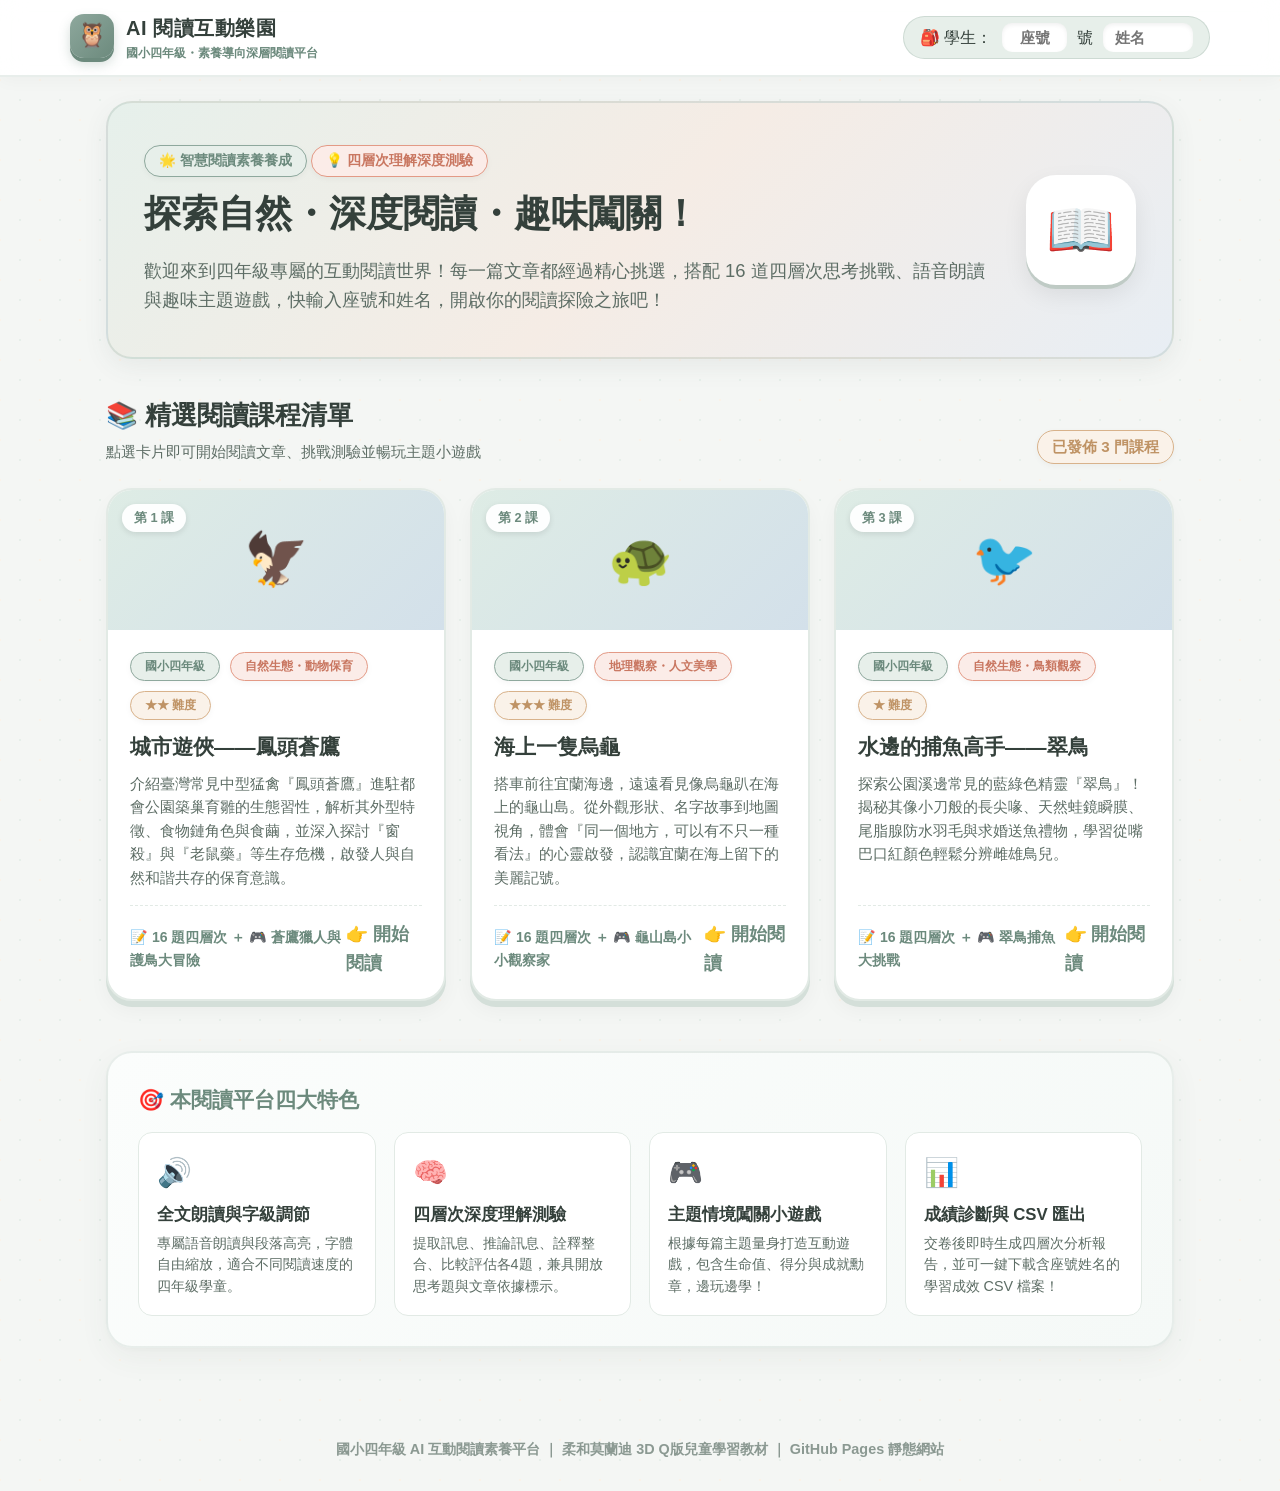
==== index.htm @ 318c94a1 "Add files via upload" ====
<!DOCTYPE html>
<html lang="zh-TW">
<head>
  <meta charset="UTF-8">
  <meta name="viewport" content="width=device-width, initial-scale=1.0">
  <title>國小四年級 AI 互動閱讀素養樂園 - 課程首頁</title>
  <link rel="stylesheet" href="style.css">
</head>
<body>

  <!-- 頂部導覽列 -->
  <header class="top-nav">
    <div class="nav-container">
      <a href="index.htm" class="logo-area">
        <div class="logo-icon-3d">🦉</div>
        <div>
          <div class="logo-title">AI 閱讀互動樂園</div>
          <div class="logo-subtitle">國小四年級・素養導向深層閱讀平台</div>
        </div>
      </a>

      <!-- 學生身分輸入列 -->
      <div class="student-bar">
        <span>🎒 學生：</span>
        <input type="text" class="student-input student-seat-input seat" placeholder="座號" maxlength="4">
        <span>號</span>
        <input type="text" class="student-input student-name-input" placeholder="姓名" maxlength="10">
      </div>
    </div>
  </header>

  <main class="main-wrapper">

    <!-- 歡迎大橫幅 (Hero Banner) -->
    <section class="hero-banner">
      <div class="hero-text">
        <div style="display:inline-block; margin-bottom: 8px;">
          <span class="tag-badge tag-sage">🌟 智慧閱讀素養養成</span>
          <span class="tag-badge tag-coral">💡 四層次理解深度測驗</span>
        </div>
        <h1>探索自然・深度閱讀・趣味闖關！</h1>
        <p>
          歡迎來到四年級專屬的互動閱讀世界！每一篇文章都經過精心挑選，搭配 16 道四層次思考挑戰、語音朗讀與趣味主題遊戲，快輸入座號和姓名，開啟你的閱讀探險之旅吧！
        </p>
      </div>
      <div class="hero-avatar-3d">
        📖
      </div>
    </section>

    <!-- 課程清單區 -->
    <section>
      <div style="display: flex; justify-content: space-between; align-items: flex-end; margin-bottom: 24px;">
        <div>
          <h2 style="font-size: 1.6rem; font-weight: 900; color: var(--text-primary); margin-bottom: 4px;">
            📚 精選閱讀課程清單
          </h2>
          <p style="color: var(--text-secondary); font-size: 0.95rem;">
            點選卡片即可開始閱讀文章、挑戰測驗並暢玩主題小遊戲
          </p>
        </div>
        <span class="tag-badge tag-clay" id="total-lessons-badge" style="font-size: 0.95rem;">
          已發佈 3 門課程
        </span>
      </div>

      <!-- 課程卡片網格 -->
      <div class="course-grid" id="course-cards-container">
        
        <!-- 課程 1：城市遊俠——鳳頭蒼鷹 (index2.html) -->
        <a href="index2.html" class="course-card-3d">
          <div class="course-card-img-placeholder">
            <span class="course-badge-floating">第 1 課・第90期</span>
            🦅
          </div>
          <div class="course-card-body">
            <div>
              <div class="meta-tags-row" style="margin-bottom: 10px;">
                <span class="tag-badge tag-sage" style="font-size:0.75rem;">國小四年級</span>
                <span class="tag-badge tag-coral" style="font-size:0.75rem;">自然生態</span>
                <span class="tag-badge tag-clay" style="font-size:0.75rem;">★★ 難度</span>
              </div>
              <h3 class="course-title">城市遊俠——鳳頭蒼鷹</h3>
              <p class="course-desc">
                認識生活在熱鬧都市的猛禽「鳳頭蒼鷹」！了解牠的外表特徵、捕食習慣與食繭，探討「窗殺」與老鼠藥的生態危機，學習友善對待自然動物。
              </p>
            </div>
            <div class="course-card-footer">
              <span>📝 16 題四層次題庫 ＋ 🎮 蒼鷹冒險小遊戲</span>
              <span style="font-size: 1.1rem;">👉 開始閱讀</span>
            </div>
          </div>
        </a>

        <!-- 課程 2：海上一隻烏龜 (index3.html) -->
        <a href="index3.html" class="course-card-3d">
          <div class="course-card-img-placeholder" style="background: linear-gradient(135deg, #DEECE5 0%, #E8EEF4 100%);">
            <span class="course-badge-floating">第 2 課・第89期</span>
            🐢
          </div>
          <div class="course-card-body">
            <div>
              <div class="meta-tags-row" style="margin-bottom: 10px;">
                <span class="tag-badge tag-sage" style="font-size:0.75rem;">國小四年級</span>
                <span class="tag-badge tag-coral" style="font-size:0.75rem;">地理觀察</span>
                <span class="tag-badge tag-clay" style="font-size:0.75rem;">★★★ 難度</span>
              </div>
              <h3 class="course-title">海上一隻烏龜</h3>
              <p class="course-desc">
                搭車前往宜蘭海邊，看見像烏龜趴在海上的龜山島。體會「同一個地方，可以有不只一種看法」的視角哲思，認識宜蘭在海上的美麗記號。
              </p>
            </div>
            <div class="course-card-footer">
              <span>📝 16 題四層次題庫 ＋ 🎮 龜山島觀察家</span>
              <span style="font-size: 1.1rem;">👉 開始閱讀</span>
            </div>
          </div>
        </a>

        <!-- 課程 3：水邊的捕魚高手——翠鳥 (index4.html) -->
        <a href="index4.html" class="course-card-3d">
          <div class="course-card-img-placeholder" style="background: linear-gradient(135deg, #D4EAE2 0%, #F5ECE5 100%);">
            <span class="course-badge-floating">第 3 課・第82期</span>
            🐦
          </div>
          <div class="course-card-body">
            <div>
              <div class="meta-tags-row" style="margin-bottom: 10px;">
                <span class="tag-badge tag-sage" style="font-size:0.75rem;">國小四年級</span>
                <span class="tag-badge tag-coral" style="font-size:0.75rem;">自然生態</span>
                <span class="tag-badge tag-clay" style="font-size:0.75rem;">★ 難度</span>
              </div>
              <h3 class="course-title">水邊的捕魚高手——翠鳥</h3>
              <p class="course-desc">
                認識生活在溪邊與公園水池的藍綠色精靈！探索翠鳥的抓魚特技、天然防水羽毛、神奇瞬膜蛙鏡，以及擦了口紅般的雌雄鳥分辨秘密！
              </p>
            </div>
            <div class="course-card-footer">
              <span>📝 16 題四層次題庫 ＋ 🎮 翠鳥捕魚大挑戰</span>
              <span style="font-size: 1.1rem;">👉 開始閱讀</span>
            </div>
          </div>
        </a>

      </div>
    </section>

    <!-- 系統功能特色說明 -->
    <section style="margin-top: 50px;">
      <div class="morandi-card" style="background: linear-gradient(135deg, #FBFDFC 0%, #F5F9F7 100%);">
        <h3 style="font-size: 1.3rem; font-weight: 800; color: var(--morandi-sage-dark); margin-bottom: 16px; display:flex; align-items:center; gap:8px;">
          <span>🎯 本閱讀平台四大特色</span>
        </h3>
        <div style="display: grid; grid-template-columns: repeat(auto-fit, minmax(220px, 1fr)); gap: 18px;">
          <div style="background:white; padding:18px; border-radius:14px; border:1px solid #E2EAE5;">
            <div style="font-size: 28px; margin-bottom: 6px;">🔊</div>
            <h4 style="font-size:1.05rem; font-weight:800; margin-bottom:4px;">全文朗讀與字級調節</h4>
            <p style="font-size:0.9rem; color:var(--text-secondary); line-height:1.5;">專屬語音朗讀與段落高亮，字體自由縮放，適合不同閱讀速度的四年級學童。</p>
          </div>
          <div style="background:white; padding:18px; border-radius:14px; border:1px solid #E2EAE5;">
            <div style="font-size: 28px; margin-bottom: 6px;">🧠</div>
            <h4 style="font-size:1.05rem; font-weight:800; margin-bottom:4px;">四層次深度理解測驗</h4>
            <p style="font-size:0.9rem; color:var(--text-secondary); line-height:1.5;">提取訊息、推論訊息、詮釋整合、比較評估各4題，兼具開放思考題與文章依據標示。</p>
          </div>
          <div style="background:white; padding:18px; border-radius:14px; border:1px solid #E2EAE5;">
            <div style="font-size: 28px; margin-bottom: 6px;">🎮</div>
            <h4 style="font-size:1.05rem; font-weight:800; margin-bottom:4px;">主題情境闖關小遊戲</h4>
            <p style="font-size:0.9rem; color:var(--text-secondary); line-height:1.5;">根據每篇主題量身打造互動遊戲，包含生命值、得分與成就勳章，邊玩邊學！</p>
          </div>
          <div style="background:white; padding:18px; border-radius:14px; border:1px solid #E2EAE5;">
            <div style="font-size: 28px; margin-bottom: 6px;">📊</div>
            <h4 style="font-size:1.05rem; font-weight:800; margin-bottom:4px;">成績診斷與 CSV 匯出</h4>
            <p style="font-size:0.9rem; color:var(--text-secondary); line-height:1.5;">交卷後即時生成四層次分析報告，並可一鍵下載含座號姓名的學習成效 CSV 檔案！</p>
          </div>
        </div>
      </div>
    </section>

  </main>

  <footer class="site-footer">
    <p>國小四年級 AI 互動閱讀素養平台 ｜ 柔和莫蘭迪 3D Q版兒童學習教材 ｜ GitHub Pages 靜態網站</p>
  </footer>

  <script src="script.js"></script>
  <script>
    // 嘗試動態同步 manifest.json（若是在伺服器環境或支援 fetch）
    fetch("manifest.json")
      .then(res => res.json())
      .then(data => {
        if (Array.isArray(data) && data.length > 0) {
          const badge = document.getElementById("total-lessons-badge");
          if (badge) badge.innerText = `已發佈 ${data.length} 門課程`;
          
          const container = document.getElementById("course-cards-container");
          if (container) {
            container.innerHTML = data.map((item, idx) => `
              <a href="${item.page}" class="course-card-3d">
                <div class="course-card-img-placeholder">
                  <span class="course-badge-floating">第 ${item.id} 課</span>
                  ${item.icon || "📖"}
                </div>
                <div class="course-card-body">
                  <div>
                    <div class="meta-tags-row" style="margin-bottom: 10px;">
                      <span class="tag-badge tag-sage" style="font-size:0.75rem;">${item.grade || "國小四年級"}</span>
                      <span class="tag-badge tag-coral" style="font-size:0.75rem;">${item.category || "主題閱讀"}</span>
                      <span class="tag-badge tag-clay" style="font-size:0.75rem;">${item.level || "★★ 難度"}</span>
                    </div>
                    <h3 class="course-title">${item.title}</h3>
                    <p class="course-desc">${item.summary || item.subtitle || ""}</p>
                  </div>
                  <div class="course-card-footer">
                    <span>📝 ${item.questionCount || 16} 題四層次 ＋ 🎮 ${item.gameTitle || "主題遊戲"}</span>
                    <span style="font-size: 1.1rem;">👉 開始閱讀</span>
                  </div>
                </div>
              </a>
            `).join("");
          }
        }
      })
      .catch(err => {
        // 本地 file:// 協定時使用內嵌預設卡片
        console.log("Local mode or fetch unavailable, using built-in course cards.");
      });
  </script>
</body>
</html>
---- style.css ----
/* ========================================================
   莫蘭迪 3D Q 版兒童互動閱讀學習系統 - 共用樣式表 style.css
   適合國小四年級：圓潤親和、柔和莫蘭迪色、微浮雕光影、大字體易讀
   ======================================================== */

:root {
  /* 莫蘭迪柔和色系 Morandi Palette */
  --morandi-bg: #F4F6F4;
  --morandi-card: #FFFFFF;
  --morandi-sage: #8EA89D;        /* 鼠尾草綠 - 沉穩大自然 */
  --morandi-sage-dark: #6C8A7D;
  --morandi-sage-light: #E7EFEA;
  --morandi-coral: #E39A86;       /* 珊瑚粉橘 - 溫暖活潑 */
  --morandi-coral-dark: #C97761;
  --morandi-coral-light: #FBECE8;
  --morandi-clay: #D8B28B;        /* 暖陶黃 - 陽光收穫 */
  --morandi-clay-dark: #BF9365;
  --morandi-clay-light: #FAF2E9;
  --morandi-dusty-blue: #8BA1B6;  /* 晨霧藍 - 知識冷靜 */
  --morandi-dusty-blue-dark: #647E97;
  --morandi-dusty-blue-light: #EBF1F6;
  --morandi-lavender: #A59DB6;    /* 薰衣草灰 - 趣味思考 */
  --morandi-lavender-light: #F2EEF8;
  
  --text-primary: #34403B;
  --text-secondary: #5D6D65;
  --text-muted: #8B9992;
  
  --morandi-success: #78A07A;
  --morandi-danger: #D67272;
  --morandi-warning: #E5A855;
  
  /* 3D Q版按鈕與卡片投影效果 */
  --shadow-sm: 0 4px 10px rgba(78, 93, 85, 0.06);
  --shadow-md: 0 8px 24px rgba(78, 93, 85, 0.08);
  --shadow-3d-button: 0 6px 0 rgba(0, 0, 0, 0.15), 0 10px 20px rgba(0, 0, 0, 0.08);
  --shadow-3d-button-active: 0 2px 0 rgba(0, 0, 0, 0.15), 0 4px 10px rgba(0, 0, 0, 0.08);
  
  --radius-sm: 12px;
  --radius-md: 18px;
  --radius-lg: 26px;
  --radius-full: 9999px;
  
  --font-content-size: 19px;
  --font-line-height: 1.85;
}

/* 全域重設 */
* {
  box-sizing: border-box;
  margin: 0;
  padding: 0;
  -webkit-tap-highlight-color: transparent;
}

body {
  font-family: -apple-system, BlinkMacSystemFont, "Microsoft JhengHei", "Noto Sans TC", "PingFang TC", sans-serif;
  background-color: var(--morandi-bg);
  color: var(--text-primary);
  line-height: 1.6;
  font-size: 16px;
  background-image: 
    radial-gradient(var(--morandi-sage-light) 1px, transparent 1px),
    radial-gradient(var(--morandi-clay-light) 1px, var(--morandi-bg) 1px);
  background-size: 40px 40px;
  background-position: 0 0, 20px 20px;
  min-height: 100vh;
}

/* 頂部導覽列 */
.top-nav {
  position: sticky;
  top: 0;
  z-index: 100;
  background: rgba(255, 255, 255, 0.92);
  backdrop-filter: blur(12px);
  -webkit-backdrop-filter: blur(12px);
  border-bottom: 2px solid rgba(142, 168, 157, 0.2);
  box-shadow: 0 4px 16px rgba(0,0,0,0.03);
}

.nav-container {
  max-width: 1180px;
  margin: 0 auto;
  padding: 12px 20px;
  display: flex;
  align-items: center;
  justify-content: space-between;
  gap: 16px;
}

.logo-area {
  display: flex;
  align-items: center;
  gap: 12px;
  text-decoration: none;
  color: inherit;
}

.logo-icon-3d {
  width: 44px;
  height: 44px;
  background: linear-gradient(135deg, var(--morandi-sage), var(--morandi-sage-dark));
  border-radius: 14px;
  display: flex;
  align-items: center;
  justify-content: center;
  font-size: 24px;
  box-shadow: 0 4px 0 var(--morandi-sage-dark), 0 6px 12px rgba(108, 138, 125, 0.3);
  transform: translateY(-2px);
  transition: transform 0.2s ease;
}

.logo-icon-3d:hover {
  transform: translateY(-4px);
}

.logo-title {
  font-size: 1.25rem;
  font-weight: 800;
  color: var(--text-primary);
  letter-spacing: 0.5px;
}

.logo-subtitle {
  font-size: 0.75rem;
  color: var(--morandi-sage-dark);
  font-weight: 600;
}

.student-bar {
  display: flex;
  align-items: center;
  gap: 10px;
  background: var(--morandi-sage-light);
  padding: 6px 16px;
  border-radius: var(--radius-full);
  border: 1px solid rgba(142, 168, 157, 0.3);
}

.student-input {
  border: none;
  background: white;
  padding: 6px 12px;
  border-radius: 10px;
  font-size: 0.95rem;
  font-weight: 600;
  color: var(--text-primary);
  outline: none;
  width: 90px;
  box-shadow: inset 0 2px 4px rgba(0,0,0,0.06);
  transition: all 0.2s;
}

.student-input:focus {
  box-shadow: 0 0 0 2px var(--morandi-sage);
}

.student-input.seat {
  width: 65px;
  text-align: center;
}

/* 核心容器 */
.main-wrapper {
  max-width: 1100px;
  margin: 24px auto 60px;
  padding: 0 16px;
}

/* 3D 卡片公版通用樣式 */
.morandi-card {
  background: var(--morandi-card);
  border-radius: var(--radius-lg);
  padding: 30px;
  margin-bottom: 28px;
  border: 2px solid rgba(142, 168, 157, 0.18);
  box-shadow: 0 10px 30px rgba(60, 80, 70, 0.06), 0 2px 4px rgba(0,0,0,0.02);
  position: relative;
  overflow: hidden;
}

/* 頂部文章資訊看板 */
.article-header-banner {
  background: linear-gradient(135deg, #FAF7F2 0%, #EBF3EF 100%);
  border: 2px solid #D6E4DC;
  border-radius: var(--radius-lg);
  padding: 32px 36px;
  margin-bottom: 24px;
  box-shadow: 0 8px 24px rgba(110, 135, 122, 0.1);
  display: flex;
  flex-direction: column;
  gap: 14px;
  position: relative;
}

.article-header-banner::after {
  content: "🦅";
  position: absolute;
  right: 28px;
  top: 24px;
  font-size: 64px;
  opacity: 0.25;
  filter: drop-shadow(0 4px 6px rgba(0,0,0,0.1));
}

.meta-tags-row {
  display: flex;
  flex-wrap: wrap;
  align-items: center;
  gap: 10px;
}

.tag-badge {
  display: inline-flex;
  align-items: center;
  gap: 5px;
  padding: 4px 14px;
  border-radius: var(--radius-full);
  font-size: 0.85rem;
  font-weight: 700;
  box-shadow: 0 2px 6px rgba(0,0,0,0.04);
}

.tag-sage { background: var(--morandi-sage-light); color: var(--morandi-sage-dark); border: 1px solid var(--morandi-sage); }
.tag-coral { background: var(--morandi-coral-light); color: var(--morandi-coral-dark); border: 1px solid var(--morandi-coral); }
.tag-clay { background: var(--morandi-clay-light); color: var(--morandi-clay-dark); border: 1px solid var(--morandi-clay); }
.tag-blue { background: var(--morandi-dusty-blue-light); color: var(--morandi-dusty-blue-dark); border: 1px solid var(--morandi-dusty-blue); }

.article-main-title {
  font-size: 2.1rem;
  font-weight: 900;
  color: var(--text-primary);
  line-height: 1.35;
  letter-spacing: -0.5px;
}

.article-sub-info {
  display: flex;
  align-items: center;
  gap: 20px;
  color: var(--text-secondary);
  font-size: 0.95rem;
  font-weight: 600;
}

/* 模組標籤頁切換列 (分頁導航) */
.section-nav-tabs {
  display: flex;
  gap: 12px;
  margin-bottom: 24px;
  overflow-x: auto;
  padding-bottom: 6px;
}

.tab-btn {
  flex: 1;
  min-width: 140px;
  display: flex;
  align-items: center;
  justify-content: center;
  gap: 8px;
  padding: 14px 18px;
  background: white;
  border: 2px solid rgba(142, 168, 157, 0.25);
  border-radius: var(--radius-md);
  font-size: 1.05rem;
  font-weight: 800;
  color: var(--text-secondary);
  cursor: pointer;
  box-shadow: 0 4px 0 rgba(142, 168, 157, 0.3), 0 6px 12px rgba(0,0,0,0.04);
  transition: all 0.15s ease;
  user-select: none;
}

.tab-btn:hover {
  background: #F8FAF9;
  transform: translateY(-2px);
  box-shadow: 0 6px 0 rgba(142, 168, 157, 0.35), 0 8px 16px rgba(0,0,0,0.06);
}

.tab-btn.active {
  background: var(--morandi-sage);
  color: white;
  border-color: var(--morandi-sage-dark);
  box-shadow: 0 4px 0 var(--morandi-sage-dark), 0 6px 14px rgba(108, 138, 125, 0.35);
  transform: translateY(-2px);
}

.tab-btn:active {
  transform: translateY(2px);
  box-shadow: 0 2px 0 rgba(0,0,0,0.15);
}

/* 工具列：字體大小、語音朗讀、重點標記 */
.reading-toolbar {
  display: flex;
  flex-wrap: wrap;
  align-items: center;
  justify-content: space-between;
  gap: 12px;
  background: #F9FBFA;
  padding: 12px 20px;
  border-radius: var(--radius-md);
  margin-bottom: 24px;
  border: 1px dashed #D0DED7;
}

.tool-group {
  display: flex;
  align-items: center;
  gap: 8px;
}

.btn-tool {
  display: inline-flex;
  align-items: center;
  gap: 6px;
  background: white;
  border: 1.5px solid #CCD8D2;
  border-radius: var(--radius-full);
  padding: 7px 16px;
  font-size: 0.9rem;
  font-weight: 700;
  color: var(--text-primary);
  cursor: pointer;
  box-shadow: 0 2px 4px rgba(0,0,0,0.04);
  transition: all 0.2s;
}

.btn-tool:hover {
  border-color: var(--morandi-sage);
  background: var(--morandi-sage-light);
  color: var(--morandi-sage-dark);
}

.btn-tool.active {
  background: var(--morandi-sage);
  color: white;
  border-color: var(--morandi-sage-dark);
}

/* 文章內容呈現區 */
.article-body {
  font-size: var(--font-content-size);
  line-height: var(--font-line-height);
  color: var(--text-primary);
}

.reading-paragraph {
  margin-bottom: 22px;
  text-indent: 2.2em;
  padding: 10px 14px;
  border-radius: var(--radius-sm);
  transition: background-color 0.3s;
  letter-spacing: 0.3px;
}

.reading-paragraph.speaking {
  background-color: #FFF8E7;
  border-left: 4px solid var(--morandi-clay);
}

.article-section-title {
  font-size: 1.35rem;
  font-weight: 800;
  color: var(--morandi-sage-dark);
  margin: 32px 0 16px;
  display: flex;
  align-items: center;
  gap: 10px;
}

.article-section-title::before {
  content: "";
  display: inline-block;
  width: 8px;
  height: 24px;
  background: var(--morandi-coral);
  border-radius: 4px;
}

/* 重點生詞或知識氣泡 */
.vocab-bubble {
  background: var(--morandi-clay-light);
  border-bottom: 2px dashed var(--morandi-clay-dark);
  padding: 2px 6px;
  border-radius: 6px;
  cursor: help;
  font-weight: 700;
  color: #7A5734;
}

/* 照片插圖卡片 */
.photo-card {
  margin: 24px auto;
  max-width: 680px;
  background: #FAFAFA;
  border-radius: var(--radius-md);
  border: 1px solid #E6ECE8;
  overflow: hidden;
  box-shadow: var(--shadow-sm);
  text-align: center;
}

.photo-caption {
  padding: 10px 16px;
  font-size: 0.95rem;
  font-weight: 600;
  color: var(--text-secondary);
  background: #F4F7F5;
  border-top: 1px solid #E6ECE8;
}

/* ========================================================
   深層閱讀四層次測驗區
   ======================================================== */
.quiz-header-bar {
  display: flex;
  justify-content: space-between;
  align-items: center;
  flex-wrap: wrap;
  gap: 16px;
  padding-bottom: 20px;
  margin-bottom: 24px;
  border-bottom: 2px solid #E5EFEA;
}

.quiz-score-badge {
  background: linear-gradient(135deg, var(--morandi-coral), var(--morandi-coral-dark));
  color: white;
  padding: 8px 22px;
  border-radius: var(--radius-full);
  font-size: 1.15rem;
  font-weight: 800;
  box-shadow: 0 4px 10px rgba(201, 119, 97, 0.3);
}

.level-filter-bar {
  display: flex;
  gap: 8px;
  flex-wrap: wrap;
}

.level-filter-pill {
  padding: 6px 14px;
  border-radius: var(--radius-full);
  font-size: 0.85rem;
  font-weight: 700;
  background: #F0F4F2;
  color: var(--text-secondary);
  border: 1px solid #D6E0DA;
  cursor: pointer;
  transition: all 0.2s;
}

.level-filter-pill.active {
  background: var(--morandi-dusty-blue);
  color: white;
  border-color: var(--morandi-dusty-blue-dark);
}

/* 單題測驗卡片 */
.question-item-card {
  background: white;
  border: 2px solid #E4EDE8;
  border-radius: var(--radius-md);
  padding: 24px;
  margin-bottom: 24px;
  box-shadow: var(--shadow-sm);
  transition: border-color 0.2s;
}

.question-item-card:hover {
  border-color: #B9D2C6;
}

.question-meta-row {
  display: flex;
  justify-content: space-between;
  align-items: center;
  margin-bottom: 12px;
}

.q-number-pill {
  background: var(--morandi-sage-dark);
  color: white;
  font-size: 0.85rem;
  font-weight: 800;
  padding: 3px 12px;
  border-radius: var(--radius-full);
}

.q-level-tag {
  font-size: 0.8rem;
  font-weight: 700;
  padding: 3px 10px;
  border-radius: var(--radius-full);
}

.q-level-1 { background: #E7F0FF; color: #2B579A; border: 1px solid #B4D0F8; } /* 提取訊息 */
.q-level-2 { background: #E8F5E9; color: #2E7D32; border: 1px solid #C8E6C9; } /* 推論訊息 */
.q-level-3 { background: #FFF3E0; color: #E65100; border: 1px solid #FFE0B2; } /* 詮釋整合 */
.q-level-4 { background: #F3E5F5; color: #7B1FA2; border: 1px solid #E1BEE7; } /* 比較評估 */

.question-text {
  font-size: 1.15rem;
  font-weight: 700;
  color: var(--text-primary);
  margin-bottom: 18px;
  line-height: 1.6;
}

.options-grid {
  display: grid;
  grid-template-columns: 1fr;
  gap: 10px;
}

.option-btn {
  display: flex;
  align-items: center;
  gap: 14px;
  width: 100%;
  text-align: left;
  background: #FBFDFB;
  border: 2px solid #E3ECE7;
  border-radius: var(--radius-sm);
  padding: 12px 18px;
  font-size: 1.05rem;
  font-weight: 600;
  color: var(--text-primary);
  cursor: pointer;
  transition: all 0.15s ease;
  user-select: none;
}

.option-btn:hover:not(.disabled) {
  background: #F1F7F4;
  border-color: var(--morandi-sage);
  transform: translateX(4px);
}

.option-letter {
  display: flex;
  align-items: center;
  justify-content: center;
  width: 32px;
  height: 32px;
  border-radius: 50%;
  background: #E8EFEA;
  color: var(--text-secondary);
  font-weight: 800;
  font-size: 0.95rem;
  flex-shrink: 0;
}

.option-btn.selected {
  background: #E8F2ED;
  border-color: var(--morandi-sage-dark);
}

.option-btn.selected .option-letter {
  background: var(--morandi-sage-dark);
  color: white;
}

/* 作答後解析展示 */
.answer-explanation-box {
  margin-top: 16px;
  padding: 16px;
  border-radius: var(--radius-sm);
  background: #F9FBFA;
  border-left: 5px solid var(--morandi-sage);
  display: none;
}

.answer-explanation-box.correct {
  border-left-color: var(--morandi-success);
  background: #F4F9F4;
}

.answer-explanation-box.wrong {
  border-left-color: var(--morandi-danger);
  background: #FDF4F4;
}

.exp-status-title {
  font-weight: 800;
  font-size: 1rem;
  margin-bottom: 6px;
  display: flex;
  align-items: center;
  gap: 6px;
}

.exp-text {
  font-size: 0.95rem;
  color: var(--text-secondary);
  margin-bottom: 8px;
  line-height: 1.55;
}

.exp-source {
  font-size: 0.88rem;
  color: #6C8276;
  background: rgba(142, 168, 157, 0.15);
  padding: 6px 12px;
  border-radius: 8px;
  border-left: 3px solid var(--morandi-sage-dark);
}

/* 開放式思考題區 */
.open-question-box {
  background: linear-gradient(135deg, #FBF8F5 0%, #F5F1EB 100%);
  border: 2px solid #E8DFD4;
  border-radius: var(--radius-md);
  padding: 24px;
  margin-top: 32px;
}

.open-q-title {
  font-size: 1.25rem;
  font-weight: 800;
  color: #795738;
  margin-bottom: 10px;
  display: flex;
  align-items: center;
  gap: 8px;
}

.open-q-desc {
  font-size: 1.05rem;
  color: var(--text-secondary);
  line-height: 1.6;
  margin-bottom: 16px;
}

.open-q-textarea {
  width: 100%;
  min-height: 120px;
  padding: 14px;
  border-radius: var(--radius-sm);
  border: 2px solid #D9CEBF;
  font-size: 1.05rem;
  line-height: 1.6;
  font-family: inherit;
  outline: none;
  background: white;
  resize: vertical;
}

.open-q-textarea:focus {
  border-color: var(--morandi-clay-dark);
  box-shadow: 0 0 0 3px rgba(191, 147, 101, 0.2);
}

/* 成績統計與 CSV 匯出區 */
.quiz-summary-modal {
  background: #FFFFFF;
  border: 2px solid #D6E4DC;
  border-radius: var(--radius-lg);
  padding: 30px;
  margin-top: 30px;
  box-shadow: var(--shadow-md);
  text-align: center;
}

.score-circular {
  font-size: 3.5rem;
  font-weight: 900;
  color: var(--morandi-sage-dark);
  margin: 10px 0;
}

.level-stats-grid {
  display: grid;
  grid-template-columns: repeat(auto-fit, minmax(180px, 1fr));
  gap: 14px;
  margin: 24px 0;
  text-align: left;
}

.level-stat-card {
  background: #F7FAF8;
  padding: 14px;
  border-radius: var(--radius-sm);
  border: 1px solid #E0EBE4;
}

.level-stat-name {
  font-size: 0.88rem;
  font-weight: 700;
  color: var(--text-secondary);
  margin-bottom: 6px;
}

.level-stat-bar-outer {
  height: 10px;
  background: #E0E7E3;
  border-radius: 5px;
  overflow: hidden;
  margin-bottom: 6px;
}

.level-stat-bar-inner {
  height: 100%;
  background: var(--morandi-sage);
  border-radius: 5px;
  transition: width 0.6s ease;
}

.action-buttons-row {
  display: flex;
  justify-content: center;
  flex-wrap: wrap;
  gap: 16px;
  margin-top: 24px;
}

/* 3D 質感大按鈕 (兒童遊戲風) */
.btn-3d {
  display: inline-flex;
  align-items: center;
  justify-content: center;
  gap: 10px;
  padding: 14px 28px;
  border: none;
  border-radius: var(--radius-full);
  font-size: 1.1rem;
  font-weight: 800;
  cursor: pointer;
  user-select: none;
  transition: all 0.15s ease;
}

.btn-3d-sage {
  background: var(--morandi-sage);
  color: white;
  box-shadow: 0 5px 0 var(--morandi-sage-dark), 0 8px 16px rgba(108, 138, 125, 0.3);
}

.btn-3d-sage:hover {
  transform: translateY(-2px);
  box-shadow: 0 7px 0 var(--morandi-sage-dark), 0 10px 20px rgba(108, 138, 125, 0.35);
}

.btn-3d-sage:active {
  transform: translateY(3px);
  box-shadow: 0 2px 0 var(--morandi-sage-dark), 0 4px 8px rgba(108, 138, 125, 0.2);
}

.btn-3d-coral {
  background: var(--morandi-coral);
  color: white;
  box-shadow: 0 5px 0 var(--morandi-coral-dark), 0 8px 16px rgba(201, 119, 97, 0.3);
}

.btn-3d-coral:hover {
  transform: translateY(-2px);
  box-shadow: 0 7px 0 var(--morandi-coral-dark), 0 10px 20px rgba(201, 119, 97, 0.35);
}

.btn-3d-coral:active {
  transform: translateY(3px);
  box-shadow: 0 2px 0 var(--morandi-coral-dark);
}

.btn-3d-blue {
  background: var(--morandi-dusty-blue);
  color: white;
  box-shadow: 0 5px 0 var(--morandi-dusty-blue-dark), 0 8px 16px rgba(100, 126, 151, 0.3);
}

.btn-3d-blue:hover {
  transform: translateY(-2px);
  box-shadow: 0 7px 0 var(--morandi-dusty-blue-dark);
}

.btn-3d-blue:active {
  transform: translateY(3px);
  box-shadow: 0 2px 0 var(--morandi-dusty-blue-dark);
}

/* ========================================================
   互動小遊戲區 (針對四年級主題小遊戲)
   ======================================================== */
.game-container {
  background: #FFFFFF;
  border-radius: var(--radius-lg);
  border: 3px solid #E0ECE5;
  padding: 24px;
  box-shadow: var(--shadow-md);
  text-align: center;
}

.game-hud {
  display: flex;
  justify-content: space-between;
  align-items: center;
  background: #F4F8F6;
  padding: 12px 24px;
  border-radius: var(--radius-full);
  margin-bottom: 24px;
  font-weight: 800;
  font-size: 1.1rem;
}

.game-stage-screen {
  min-height: 420px;
  background: linear-gradient(180deg, #E8F4F8 0%, #E3EFE8 70%, #CEE1D6 100%);
  border-radius: var(--radius-md);
  border: 2px dashed #A8C4B6;
  position: relative;
  overflow: hidden;
  display: flex;
  flex-direction: column;
  justify-content: center;
  align-items: center;
  padding: 20px;
}

.game-intro-card {
  background: rgba(255, 255, 255, 0.95);
  border-radius: var(--radius-md);
  padding: 30px;
  max-width: 520px;
  box-shadow: 0 10px 30px rgba(0,0,0,0.1);
}

.game-cards-container {
  display: grid;
  grid-template-columns: repeat(auto-fit, minmax(130px, 1fr));
  gap: 16px;
  width: 100%;
  max-width: 720px;
  margin: 20px auto;
}

.game-choice-card {
  background: white;
  border: 3px solid #CFDFD6;
  border-radius: var(--radius-md);
  padding: 18px 12px;
  cursor: pointer;
  transition: all 0.2s cubic-bezier(0.175, 0.885, 0.32, 1.275);
  box-shadow: 0 4px 0 #BDCEC5;
  user-select: none;
}

.game-choice-card:hover {
  transform: translateY(-4px) scale(1.03);
  border-color: var(--morandi-coral);
  box-shadow: 0 8px 0 var(--morandi-coral-dark);
}

.game-choice-card:active {
  transform: translateY(2px);
  box-shadow: 0 1px 0 #BDCEC5;
}

.game-card-icon {
  font-size: 44px;
  margin-bottom: 8px;
}

.game-card-title {
  font-size: 1rem;
  font-weight: 800;
  color: var(--text-primary);
}

/* ========================================================
   首頁專用樣式 (index.htm)
   ======================================================== */
.hero-banner {
  background: linear-gradient(135deg, #E6F0EB 0%, #F5ECE5 50%, #E8EEF4 100%);
  border-radius: var(--radius-lg);
  padding: 42px 36px;
  margin-bottom: 36px;
  border: 2px solid rgba(142, 168, 157, 0.25);
  box-shadow: var(--shadow-md);
  display: flex;
  align-items: center;
  justify-content: space-between;
  gap: 24px;
}

.hero-text h1 {
  font-size: 2.3rem;
  font-weight: 900;
  color: var(--text-primary);
  margin-bottom: 12px;
}

.hero-text p {
  font-size: 1.15rem;
  color: var(--text-secondary);
  line-height: 1.6;
}

.hero-avatar-3d {
  width: 110px;
  height: 110px;
  background: white;
  border-radius: 30px;
  display: flex;
  align-items: center;
  justify-content: center;
  font-size: 56px;
  box-shadow: 0 10px 25px rgba(0,0,0,0.08), 0 4px 0 #CAD6D0;
  flex-shrink: 0;
}

.course-grid {
  display: grid;
  grid-template-columns: repeat(auto-fill, minmax(320px, 1fr));
  gap: 24px;
}

.course-card-3d {
  background: white;
  border-radius: var(--radius-lg);
  border: 2px solid #E2EAE5;
  box-shadow: 0 6px 0 #D4DFD9, 0 10px 20px rgba(0,0,0,0.04);
  transition: all 0.25s ease;
  display: flex;
  flex-direction: column;
  overflow: hidden;
  text-decoration: none;
  color: inherit;
}

.course-card-3d:hover {
  transform: translateY(-6px);
  border-color: var(--morandi-sage);
  box-shadow: 0 12px 0 var(--morandi-sage-dark), 0 16px 28px rgba(108, 138, 125, 0.15);
}

.course-card-img-placeholder {
  height: 140px;
  background: linear-gradient(135deg, #DEECE5 0%, #D3E0EA 100%);
  display: flex;
  align-items: center;
  justify-content: center;
  font-size: 52px;
  position: relative;
}

.course-badge-floating {
  position: absolute;
  top: 14px;
  left: 14px;
  background: rgba(255, 255, 255, 0.95);
  padding: 4px 12px;
  border-radius: var(--radius-full);
  font-size: 0.8rem;
  font-weight: 800;
  color: var(--morandi-sage-dark);
  box-shadow: 0 2px 6px rgba(0,0,0,0.1);
}

.course-card-body {
  padding: 22px;
  flex: 1;
  display: flex;
  flex-direction: column;
  justify-content: space-between;
}

.course-title {
  font-size: 1.3rem;
  font-weight: 800;
  color: var(--text-primary);
  margin-bottom: 8px;
}

.course-desc {
  font-size: 0.95rem;
  color: var(--text-secondary);
  line-height: 1.55;
  margin-bottom: 16px;
}

.course-card-footer {
  display: flex;
  align-items: center;
  justify-content: space-between;
  padding-top: 14px;
  border-top: 1px dashed #E2EAE5;
  font-size: 0.88rem;
  font-weight: 700;
  color: var(--morandi-sage-dark);
}

/* 頁尾 */
.site-footer {
  text-align: center;
  padding: 30px 16px;
  color: var(--text-muted);
  font-size: 0.9rem;
  font-weight: 600;
}

/* RWD 響應式優化 */
@media (max-width: 768px) {
  .nav-container {
    flex-direction: column;
    align-items: stretch;
  }
  .student-bar {
    justify-content: center;
  }
  .article-header-banner {
    padding: 22px;
  }
  .article-main-title {
    font-size: 1.6rem;
  }
  .hero-banner {
    flex-direction: column;
    text-align: center;
    padding: 28px 20px;
  }
  .hero-avatar-3d {
    margin: 0 auto;
  }
}
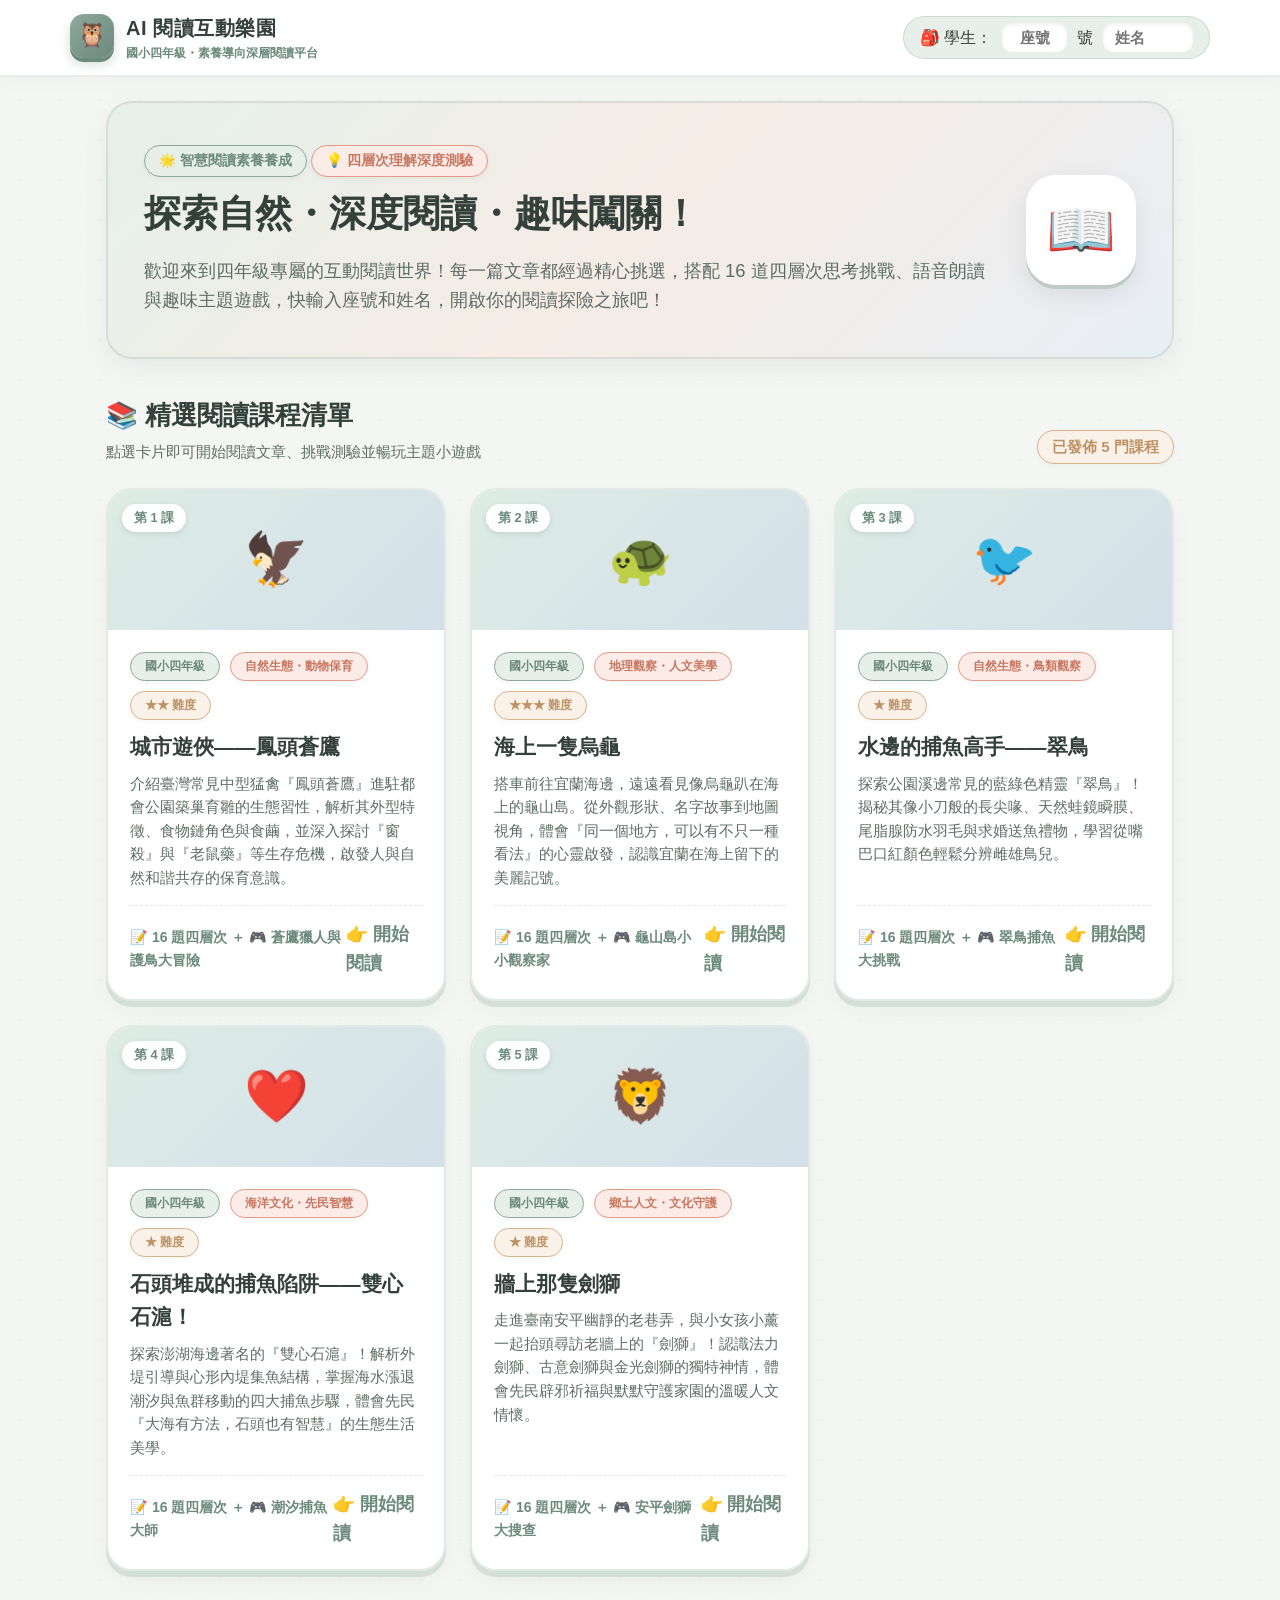
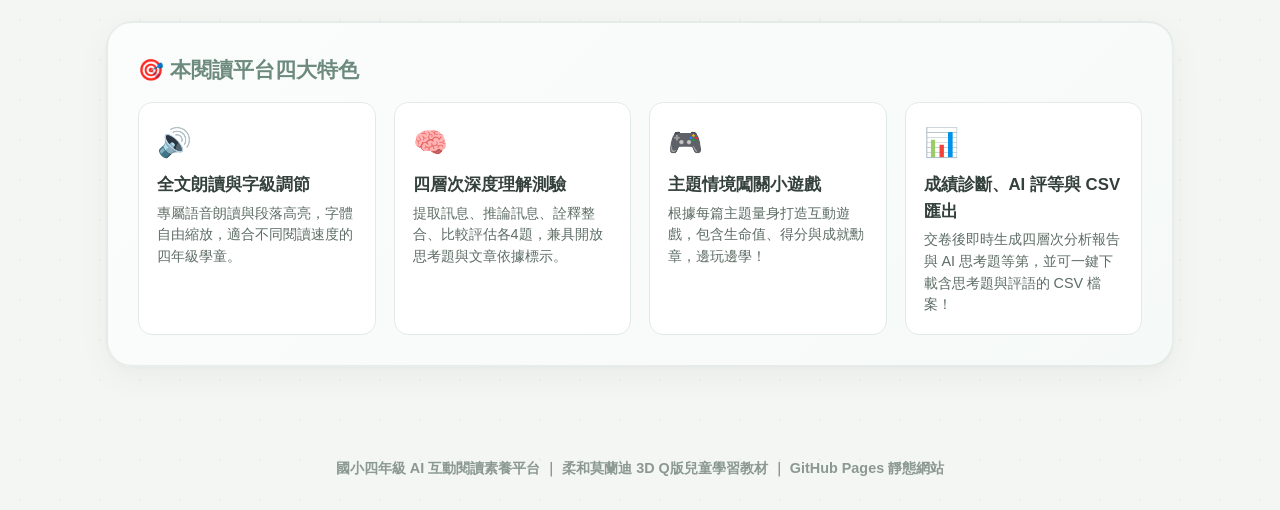
==== commit 0eca5279: "Add files via upload" ====
--- a/index.htm
+++ b/index.htm
@@ -60,7 +60,7 @@
           </p>
         </div>
         <span class="tag-badge tag-clay" id="total-lessons-badge" style="font-size: 0.95rem;">
-          已發佈 3 門課程
+          已發佈 5 門課程
         </span>
       </div>
 
@@ -142,6 +142,56 @@
           </div>
         </a>
 
+        <!-- 課程 4：石頭堆成的捕魚陷阱——雙心石滬！ (index5.html) -->
+        <a href="index5.html" class="course-card-3d">
+          <div class="course-card-img-placeholder" style="background: linear-gradient(135deg, #EAE5D8 0%, #E3EFE8 100%);">
+            <span class="course-badge-floating">第 4 課・第91期</span>
+            ❤️
+          </div>
+          <div class="course-card-body">
+            <div>
+              <div class="meta-tags-row" style="margin-bottom: 10px;">
+                <span class="tag-badge tag-sage" style="font-size:0.75rem;">國小四年級</span>
+                <span class="tag-badge tag-coral" style="font-size:0.75rem;">海洋文化</span>
+                <span class="tag-badge tag-clay" style="font-size:0.75rem;">★ 難度</span>
+              </div>
+              <h3 class="course-title">石頭堆成的捕魚陷阱——雙心石滬！</h3>
+              <p class="course-desc">
+                揭開澎湖先民不用漁網與漁船的神奇捕魚秘訣！探索外堤導流與心形內堤的構造，掌握漲潮退潮捕魚四步驟，體會人與大自然合作的智慧！
+              </p>
+            </div>
+            <div class="course-card-footer">
+              <span>📝 16 題四層次題庫 ＋ 🎮 潮汐捕魚大師</span>
+              <span style="font-size: 1.1rem;">👉 開始閱讀</span>
+            </div>
+          </div>
+        </a>
+
+        <!-- 課程 5：牆上那隻劍獅 (index6.html) -->
+        <a href="index6.html" class="course-card-3d">
+          <div class="course-card-img-placeholder" style="background: linear-gradient(135deg, #EAD8D8 0%, #FAF2E9 100%);">
+            <span class="course-badge-floating">第 5 課・第79期</span>
+            🦁
+          </div>
+          <div class="course-card-body">
+            <div>
+              <div class="meta-tags-row" style="margin-bottom: 10px;">
+                <span class="tag-badge tag-sage" style="font-size:0.75rem;">國小四年級</span>
+                <span class="tag-badge tag-coral" style="font-size:0.75rem;">鄉土人文</span>
+                <span class="tag-badge tag-clay" style="font-size:0.75rem;">★ 難度</span>
+              </div>
+              <h3 class="course-title">牆上那隻劍獅</h3>
+              <p class="course-desc">
+                漫步臺南安平的老街巷弄，尋找老磚牆上口咬寶劍的「劍獅」！認識法力、古意與金光劍獅的豐富神情，感受先民祈福平安、默默守護家園的溫暖人情。
+              </p>
+            </div>
+            <div class="course-card-footer">
+              <span>📝 16 題四層次題庫 ＋ 🎮 安平劍獅大搜查</span>
+              <span style="font-size: 1.1rem;">👉 開始閱讀</span>
+            </div>
+          </div>
+        </a>
+
       </div>
     </section>
 
@@ -169,8 +219,8 @@
           </div>
           <div style="background:white; padding:18px; border-radius:14px; border:1px solid #E2EAE5;">
             <div style="font-size: 28px; margin-bottom: 6px;">📊</div>
-            <h4 style="font-size:1.05rem; font-weight:800; margin-bottom:4px;">成績診斷與 CSV 匯出</h4>
-            <p style="font-size:0.9rem; color:var(--text-secondary); line-height:1.5;">交卷後即時生成四層次分析報告，並可一鍵下載含座號姓名的學習成效 CSV 檔案！</p>
+            <h4 style="font-size:1.05rem; font-weight:800; margin-bottom:4px;">成績診斷、AI 評等與 CSV 匯出</h4>
+            <p style="font-size:0.9rem; color:var(--text-secondary); line-height:1.5;">交卷後即時生成四層次分析報告與 AI 思考題等第，並可一鍵下載含思考題與評語的 CSV 檔案！</p>
           </div>
         </div>
       </div>
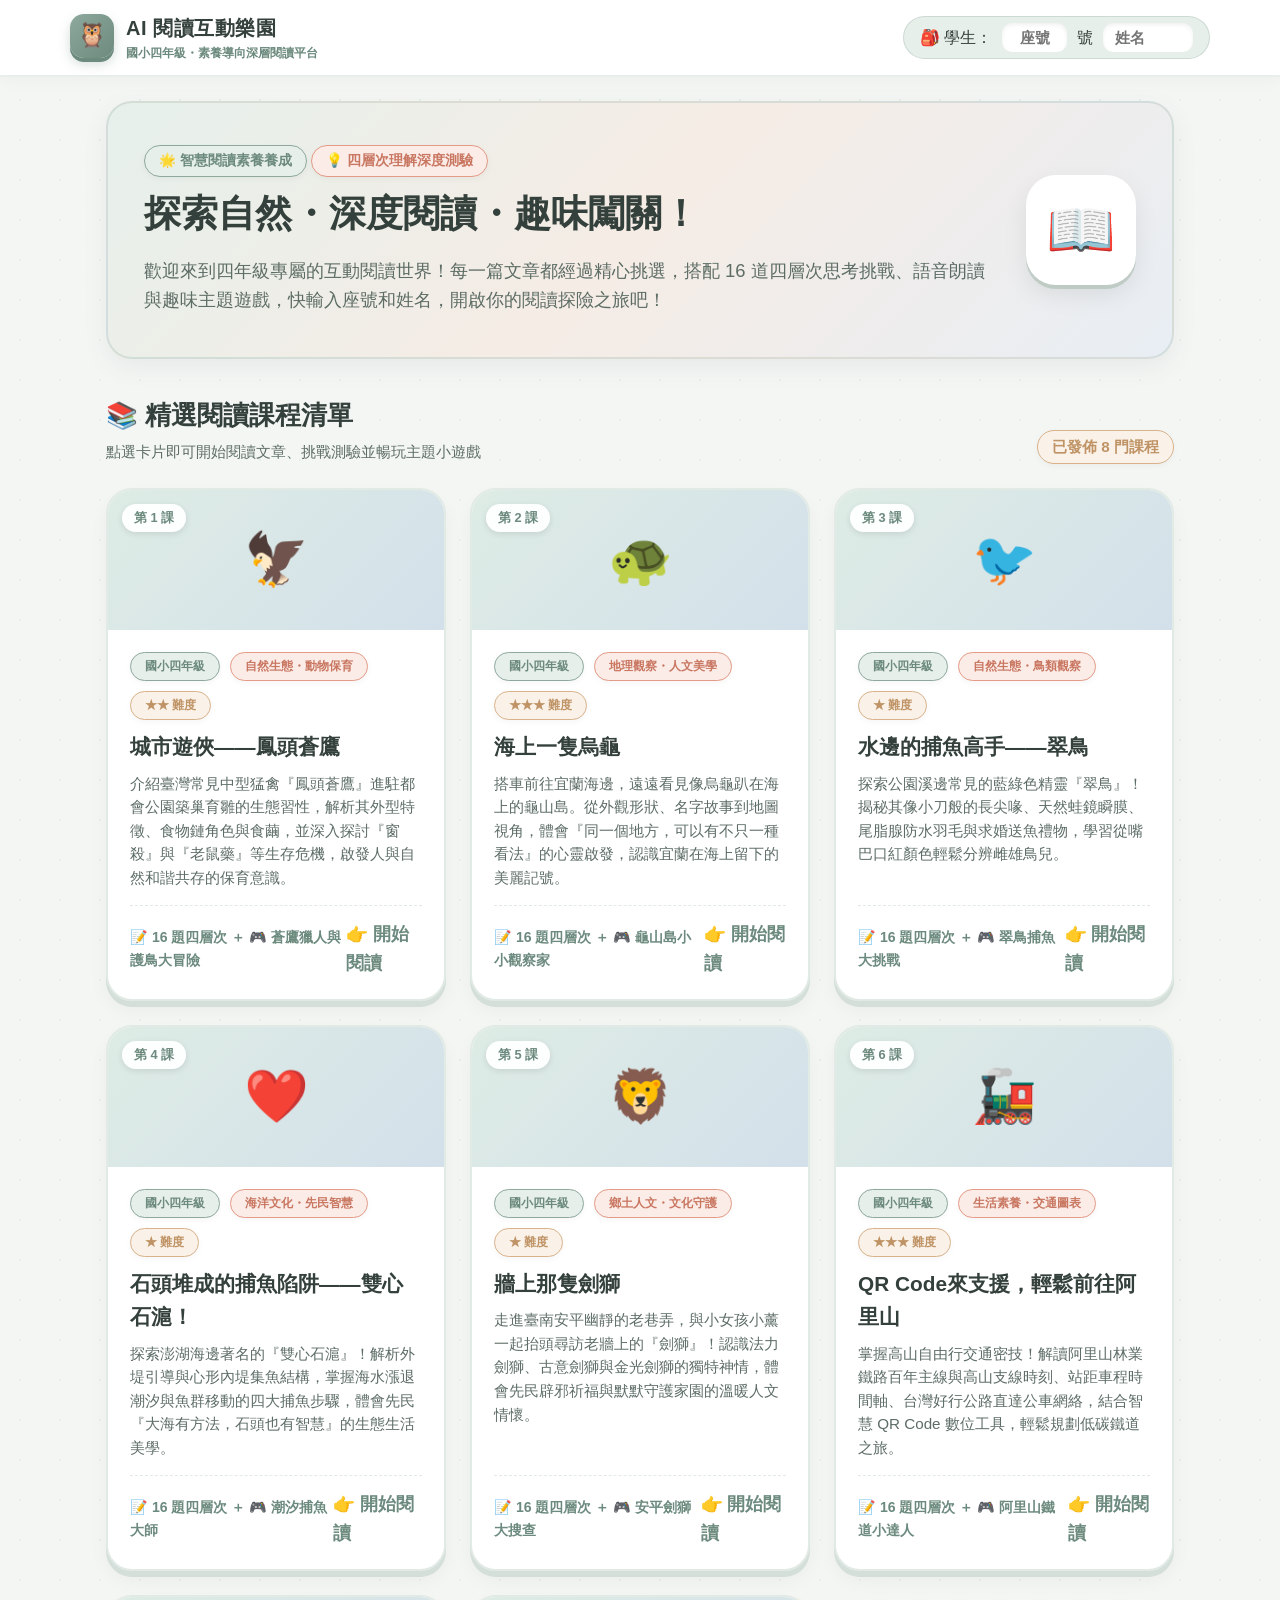
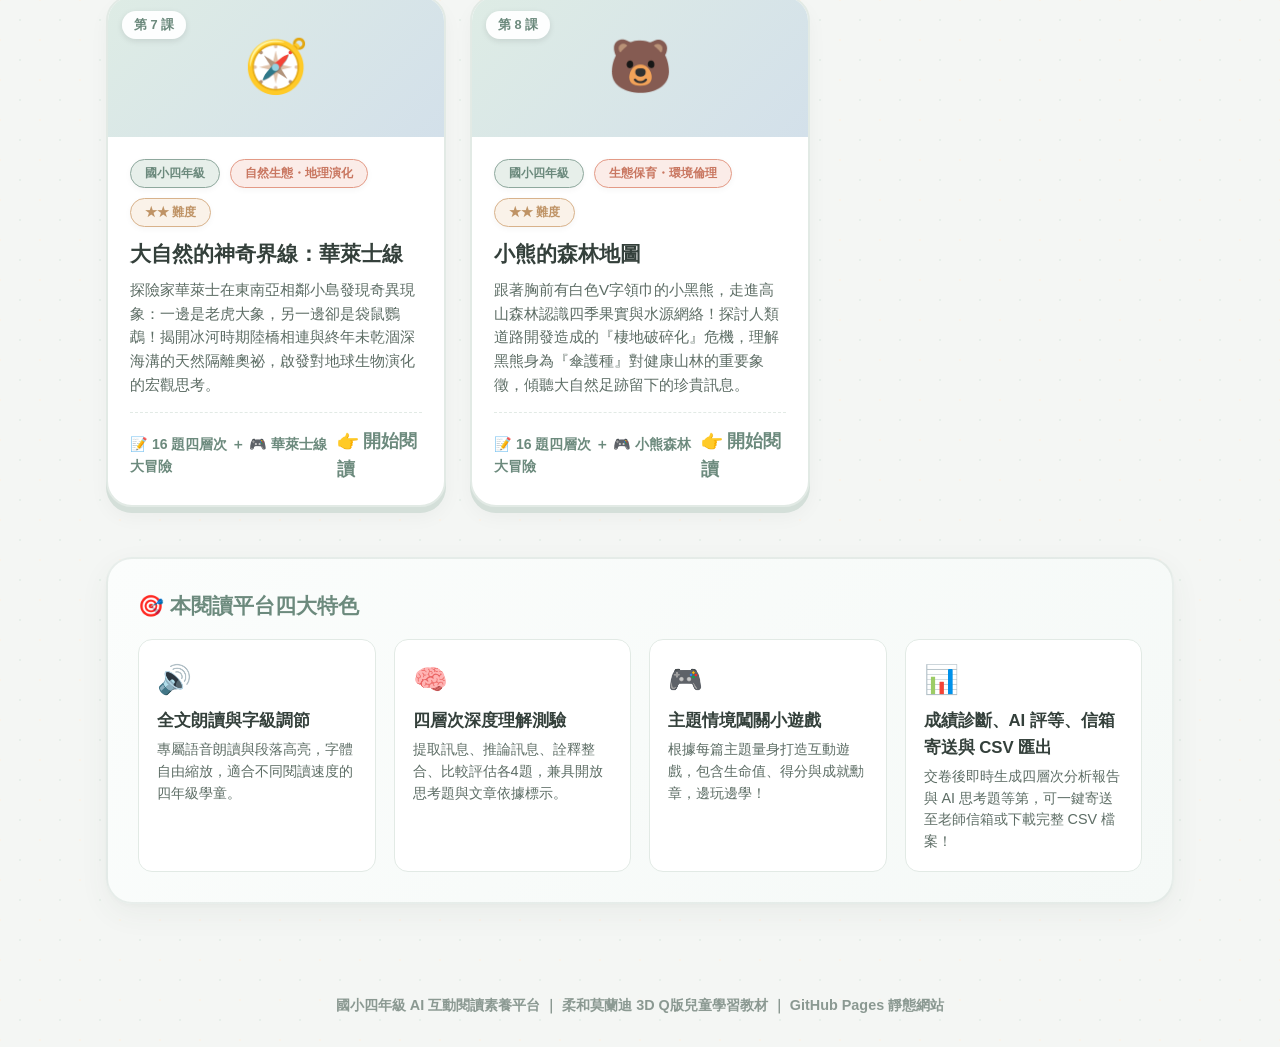
==== commit 2dd98d64: "Add files via upload" ====
--- a/index.htm
+++ b/index.htm
@@ -60,7 +60,7 @@
           </p>
         </div>
         <span class="tag-badge tag-clay" id="total-lessons-badge" style="font-size: 0.95rem;">
-          已發佈 5 門課程
+          已發佈 8 門課程
         </span>
       </div>
 
@@ -187,6 +187,81 @@
             </div>
             <div class="course-card-footer">
               <span>📝 16 題四層次題庫 ＋ 🎮 安平劍獅大搜查</span>
+              <span style="font-size: 1.1rem;">👉 開始閱讀</span>
+            </div>
+          </div>
+        </a>
+
+        <!-- 課程 6：QR Code來支援，輕鬆前往阿里山 (index7.html) -->
+        <a href="index7.html" class="course-card-3d">
+          <div class="course-card-img-placeholder" style="background: linear-gradient(135deg, #DFEDE6 0%, #DDE8F0 100%);">
+            <span class="course-badge-floating">第 6 課・第77期</span>
+            🚂
+          </div>
+          <div class="course-card-body">
+            <div>
+              <div class="meta-tags-row" style="margin-bottom: 10px;">
+                <span class="tag-badge tag-sage" style="font-size:0.75rem;">國小四年級</span>
+                <span class="tag-badge tag-coral" style="font-size:0.75rem;">生活素養</span>
+                <span class="tag-badge tag-clay" style="font-size:0.75rem;">★★★ 難度</span>
+              </div>
+              <h3 class="course-title">QR Code來支援，輕鬆前往阿里山</h3>
+              <p class="course-desc">
+                掌握高山自由行交通密技！閱讀百年阿里山林業鐵路與台灣好行公車路線圖表，搭配數位 QR Code 查詢即時時刻與網路訂票，規劃精彩低碳旅遊！
+              </p>
+            </div>
+            <div class="course-card-footer">
+              <span>📝 16 題四層次題庫 ＋ 🎮 阿里山鐵道小達人</span>
+              <span style="font-size: 1.1rem;">👉 開始閱讀</span>
+            </div>
+          </div>
+        </a>
+
+        <!-- 課程 7：大自然的神奇界線：華萊士線 (index8.html) -->
+        <a href="index8.html" class="course-card-3d">
+          <div class="course-card-img-placeholder" style="background: linear-gradient(135deg, #CDE5D8 0%, #EBF0F8 100%);">
+            <span class="course-badge-floating">第 7 課・第92期</span>
+            🧭
+          </div>
+          <div class="course-card-body">
+            <div>
+              <div class="meta-tags-row" style="margin-bottom: 10px;">
+                <span class="tag-badge tag-sage" style="font-size:0.75rem;">國小四年級</span>
+                <span class="tag-badge tag-coral" style="font-size:0.75rem;">自然演化</span>
+                <span class="tag-badge tag-clay" style="font-size:0.75rem;">★★ 難度</span>
+              </div>
+              <h3 class="course-title">大自然的神奇界線：華萊士線</h3>
+              <p class="course-desc">
+                相鄰小島居然住著截然不同的動物！左邊是亞洲老虎大象，右邊是澳洲袋鼠鸚鵡。揭開冰河期陸橋與深海溝屏障的地球演化大奧祕！
+              </p>
+            </div>
+            <div class="course-card-footer">
+              <span>📝 16 題四層次題庫 ＋ 🎮 華萊士線大冒險</span>
+              <span style="font-size: 1.1rem;">👉 開始閱讀</span>
+            </div>
+          </div>
+        </a>
+
+        <!-- 課程 8：小熊的森林地圖 (index9.html) -->
+        <a href="index9.html" class="course-card-3d">
+          <div class="course-card-img-placeholder" style="background: linear-gradient(135deg, #DFECE4 0%, #F5EAE1 100%);">
+            <span class="course-badge-floating">第 8 課・第92期</span>
+            🐻
+          </div>
+          <div class="course-card-body">
+            <div>
+              <div class="meta-tags-row" style="margin-bottom: 10px;">
+                <span class="tag-badge tag-sage" style="font-size:0.75rem;">國小四年級</span>
+                <span class="tag-badge tag-coral" style="font-size:0.75rem;">生態保育</span>
+                <span class="tag-badge tag-clay" style="font-size:0.75rem;">★★ 難度</span>
+              </div>
+              <h3 class="course-title">小熊的森林地圖</h3>
+              <p class="course-desc">
+                跟隨胸前有白色V字領巾的小黑熊，探訪四季果實與森林地圖！認識生態「傘護種」與道路帶來的棲地破碎化危機，傾聽自然足跡的悄悄話。
+              </p>
+            </div>
+            <div class="course-card-footer">
+              <span>📝 16 題四層次題庫 ＋ 🎮 小熊森林大冒險</span>
               <span style="font-size: 1.1rem;">👉 開始閱讀</span>
             </div>
           </div>
@@ -219,8 +294,8 @@
           </div>
           <div style="background:white; padding:18px; border-radius:14px; border:1px solid #E2EAE5;">
             <div style="font-size: 28px; margin-bottom: 6px;">📊</div>
-            <h4 style="font-size:1.05rem; font-weight:800; margin-bottom:4px;">成績診斷、AI 評等與 CSV 匯出</h4>
-            <p style="font-size:0.9rem; color:var(--text-secondary); line-height:1.5;">交卷後即時生成四層次分析報告與 AI 思考題等第，並可一鍵下載含思考題與評語的 CSV 檔案！</p>
+            <h4 style="font-size:1.05rem; font-weight:800; margin-bottom:4px;">成績診斷、AI 評等、信箱寄送與 CSV 匯出</h4>
+            <p style="font-size:0.9rem; color:var(--text-secondary); line-height:1.5;">交卷後即時生成四層次分析報告與 AI 思考題等第，可一鍵寄送至老師信箱或下載完整 CSV 檔案！</p>
           </div>
         </div>
       </div>
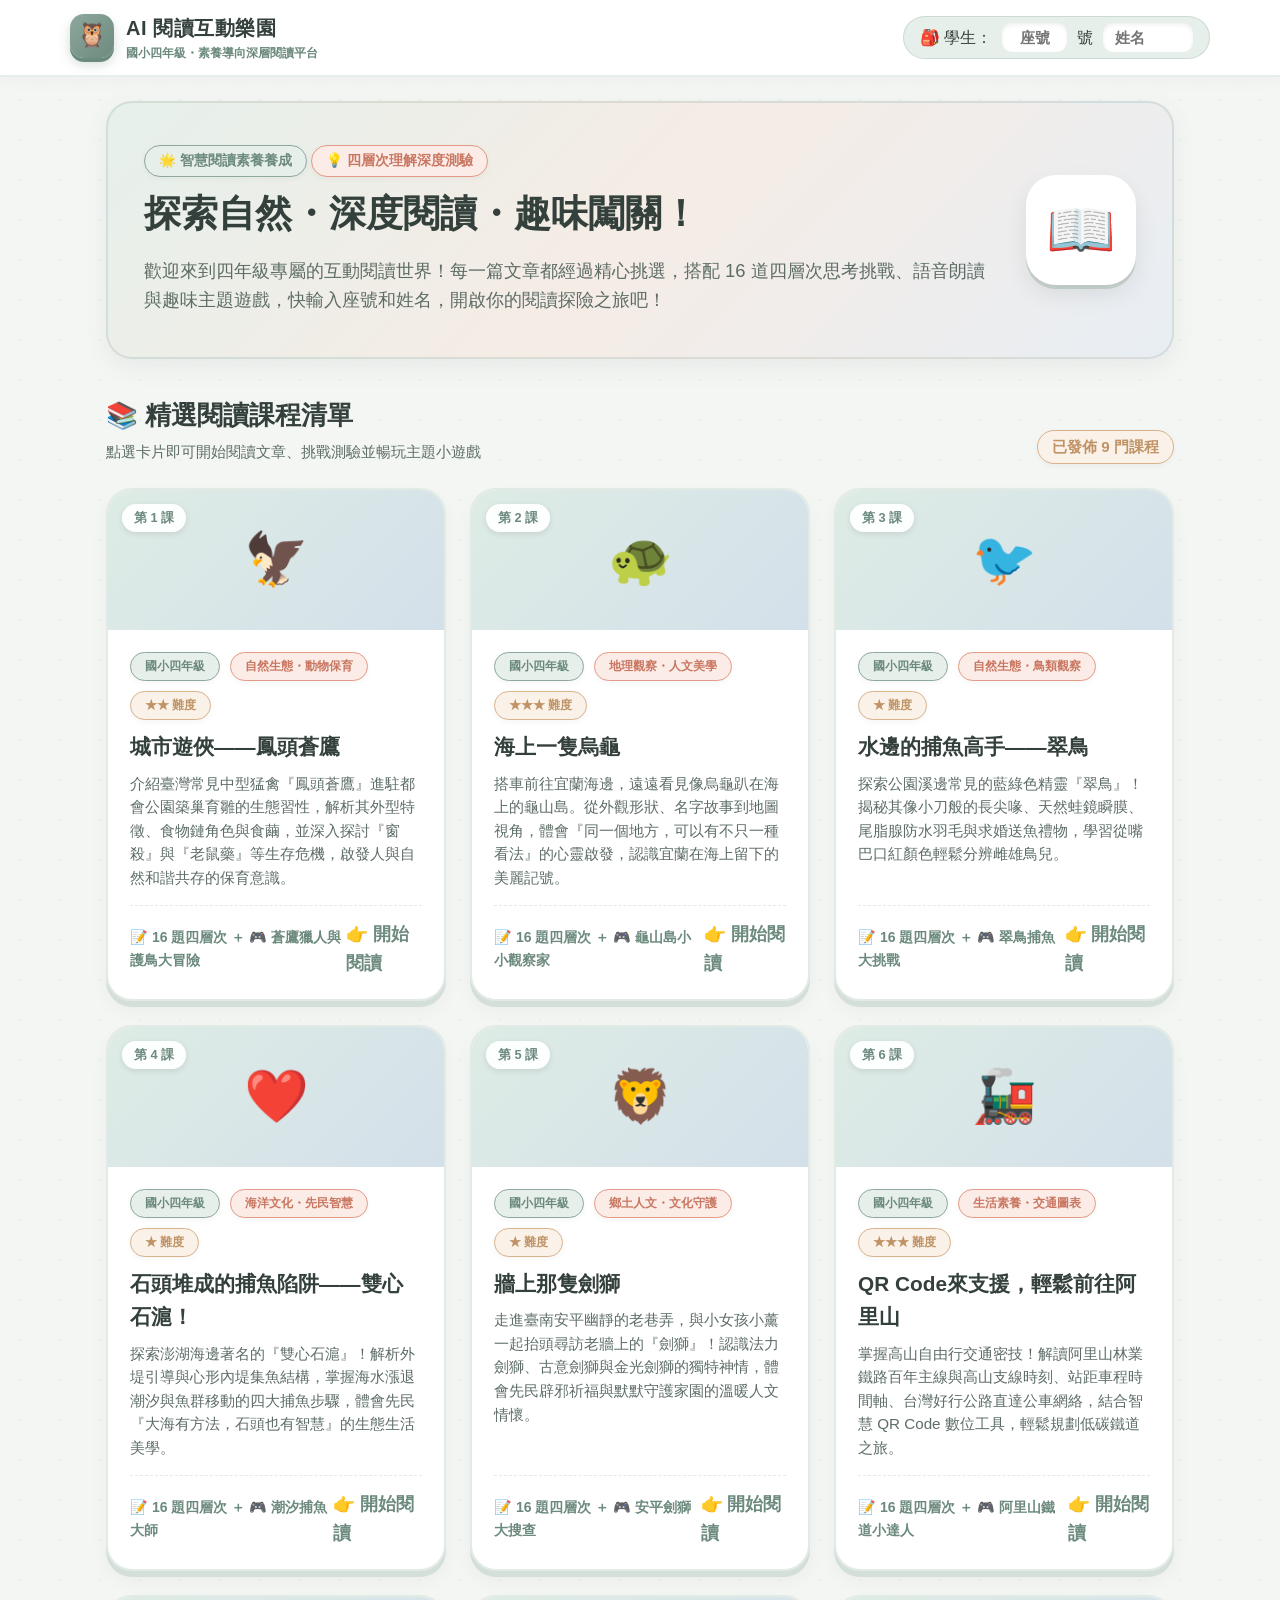
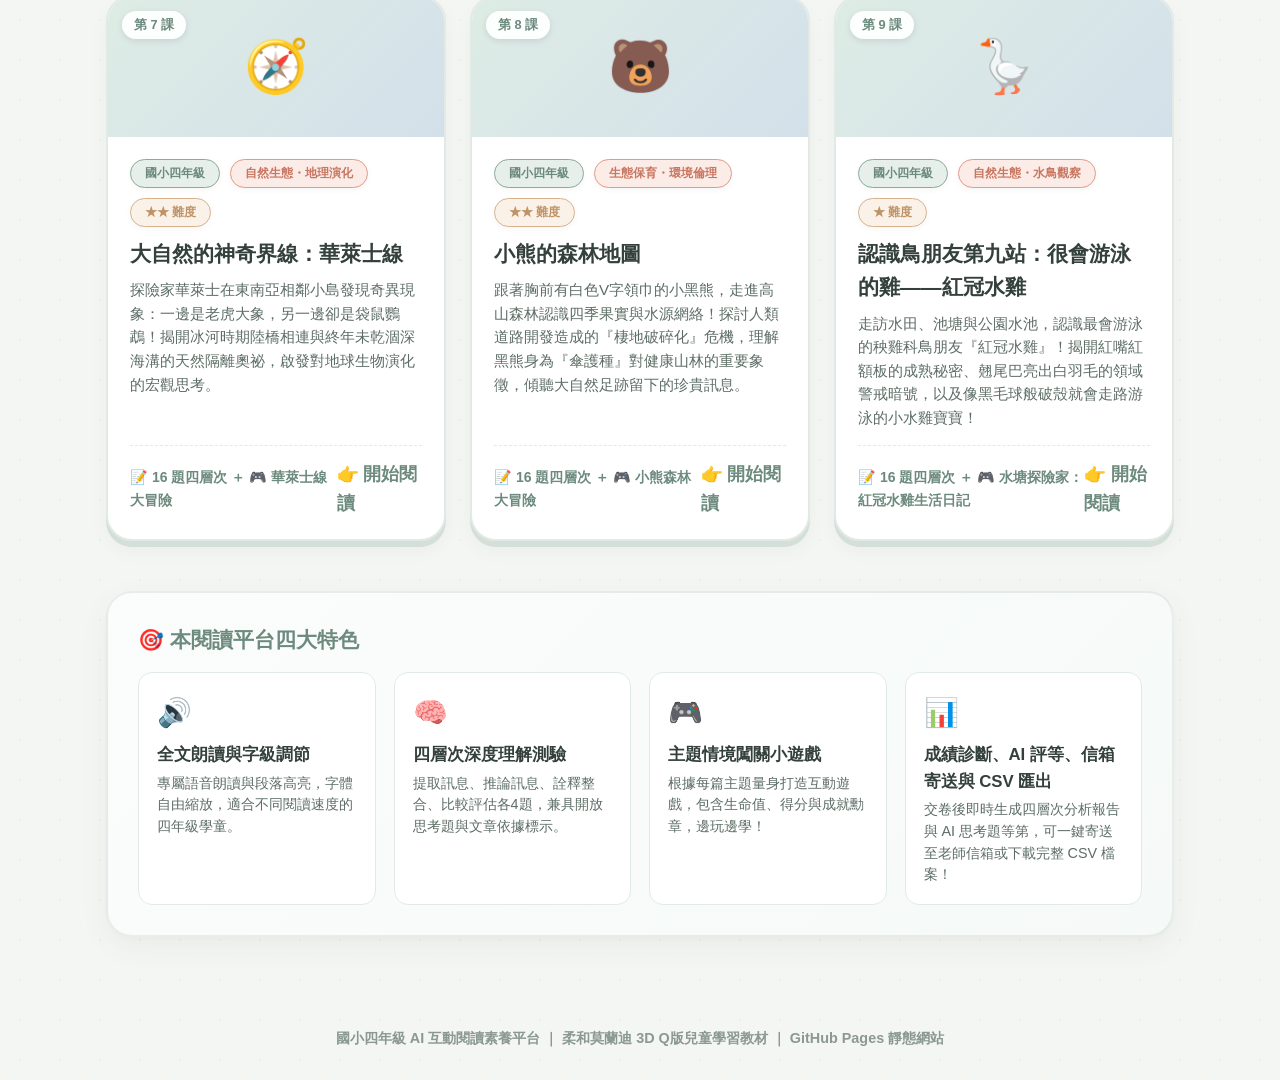
==== commit 7808f45d: "Add files via upload" ====
--- a/index.htm
+++ b/index.htm
@@ -60,7 +60,7 @@
           </p>
         </div>
         <span class="tag-badge tag-clay" id="total-lessons-badge" style="font-size: 0.95rem;">
-          已發佈 8 門課程
+          已發佈 9 門課程
         </span>
       </div>
 
@@ -262,6 +262,31 @@
             </div>
             <div class="course-card-footer">
               <span>📝 16 題四層次題庫 ＋ 🎮 小熊森林大冒險</span>
+              <span style="font-size: 1.1rem;">👉 開始閱讀</span>
+            </div>
+          </div>
+        </a>
+
+        <!-- 課程 9：很會游泳的雞——紅冠水雞 (index10.html) -->
+        <a href="index10.html" class="course-card-3d">
+          <div class="course-card-img-placeholder" style="background: linear-gradient(135deg, #E2EEE6 0%, #F8EFEA 100%);">
+            <span class="course-badge-floating">第 9 課・第90期</span>
+            🪿
+          </div>
+          <div class="course-card-body">
+            <div>
+              <div class="meta-tags-row" style="margin-bottom: 10px;">
+                <span class="tag-badge tag-sage" style="font-size:0.75rem;">國小四年級</span>
+                <span class="tag-badge tag-coral" style="font-size:0.75rem;">自然生態</span>
+                <span class="tag-badge tag-clay" style="font-size:0.75rem;">★ 難度</span>
+              </div>
+              <h3 class="course-title">認識鳥朋友第九站：很會游泳的雞——紅冠水雞</h3>
+              <p class="course-desc">
+                走訪水田、池塘與公園水池，認識最會游泳的秧雞科鳥朋友！揭開紅嘴紅額板的成熟秘密、翹尾巴亮出白羽毛的領域警戒暗號，以及像黑毛球般破殼就會走路游泳的小水雞寶寶！
+              </p>
+            </div>
+            <div class="course-card-footer">
+              <span>📝 16 題四層次題庫 ＋ 🎮 水塘探險家小遊戲</span>
               <span style="font-size: 1.1rem;">👉 開始閱讀</span>
             </div>
           </div>
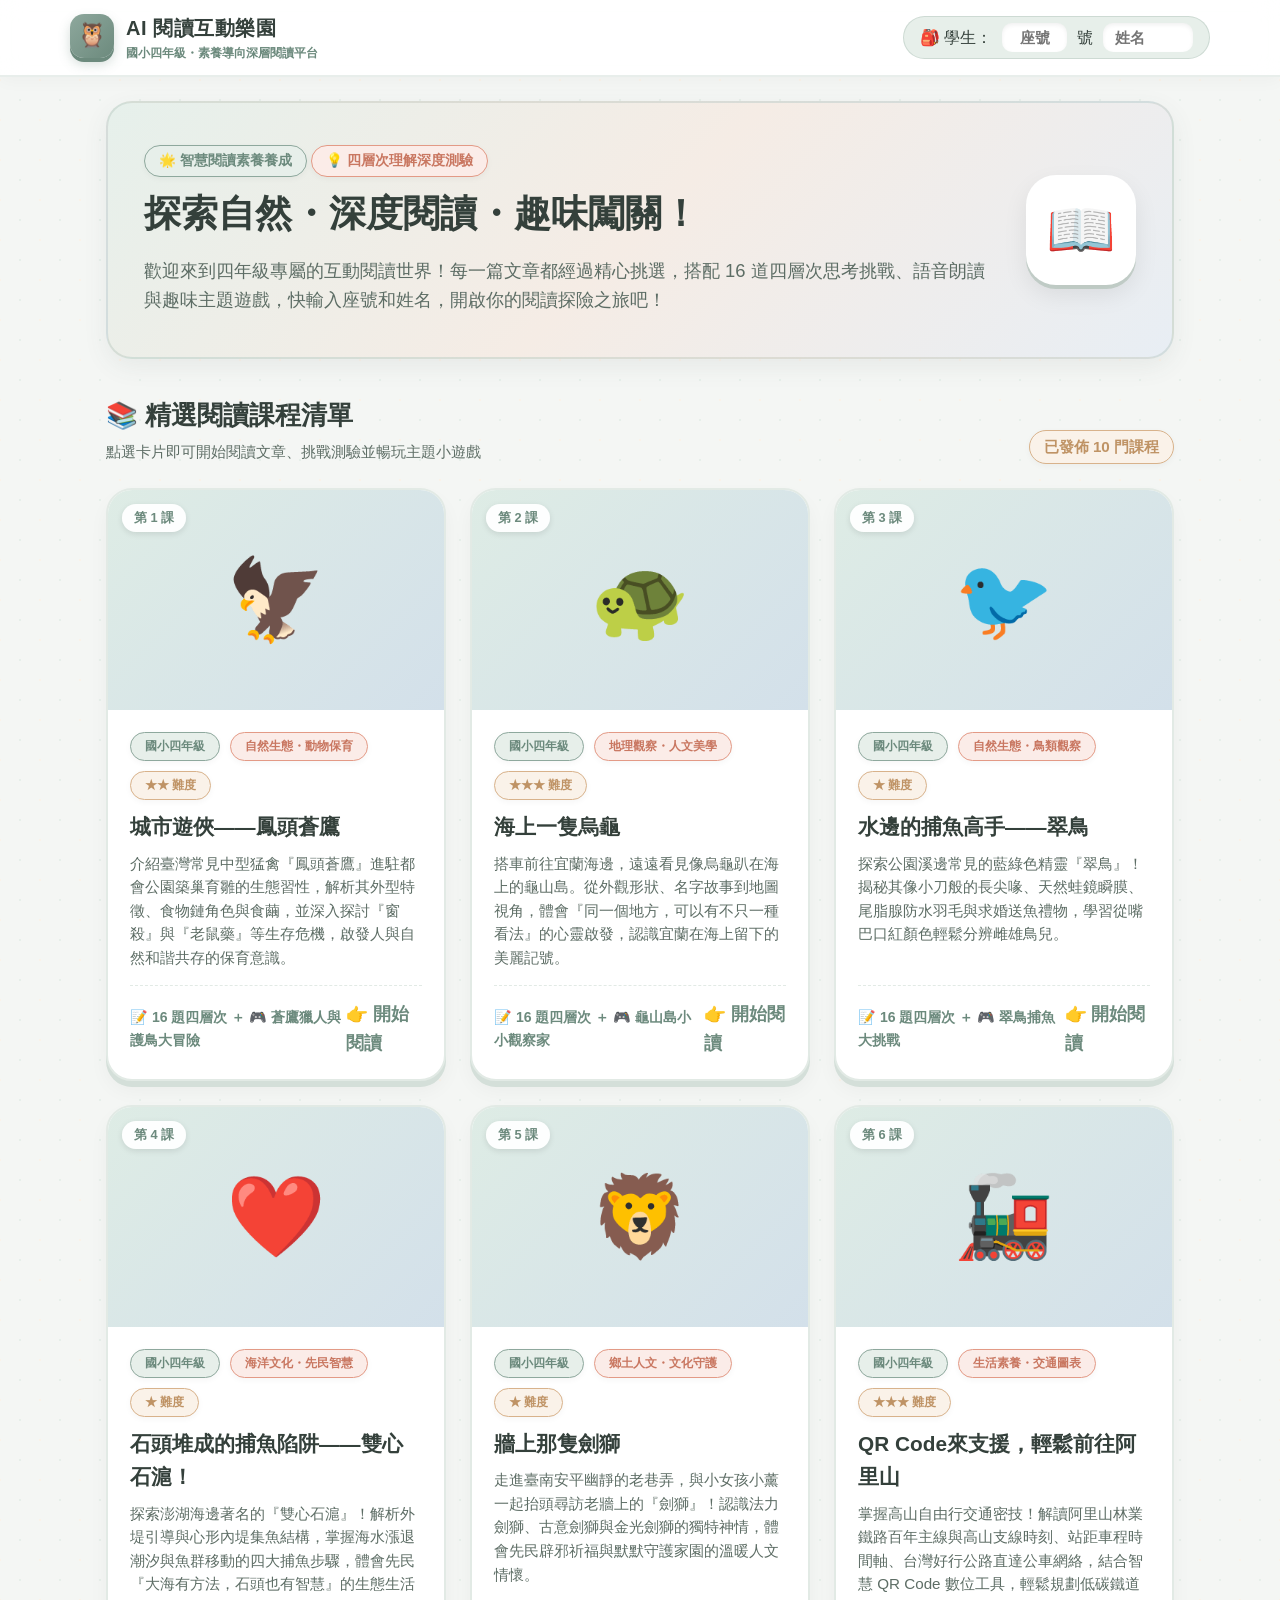
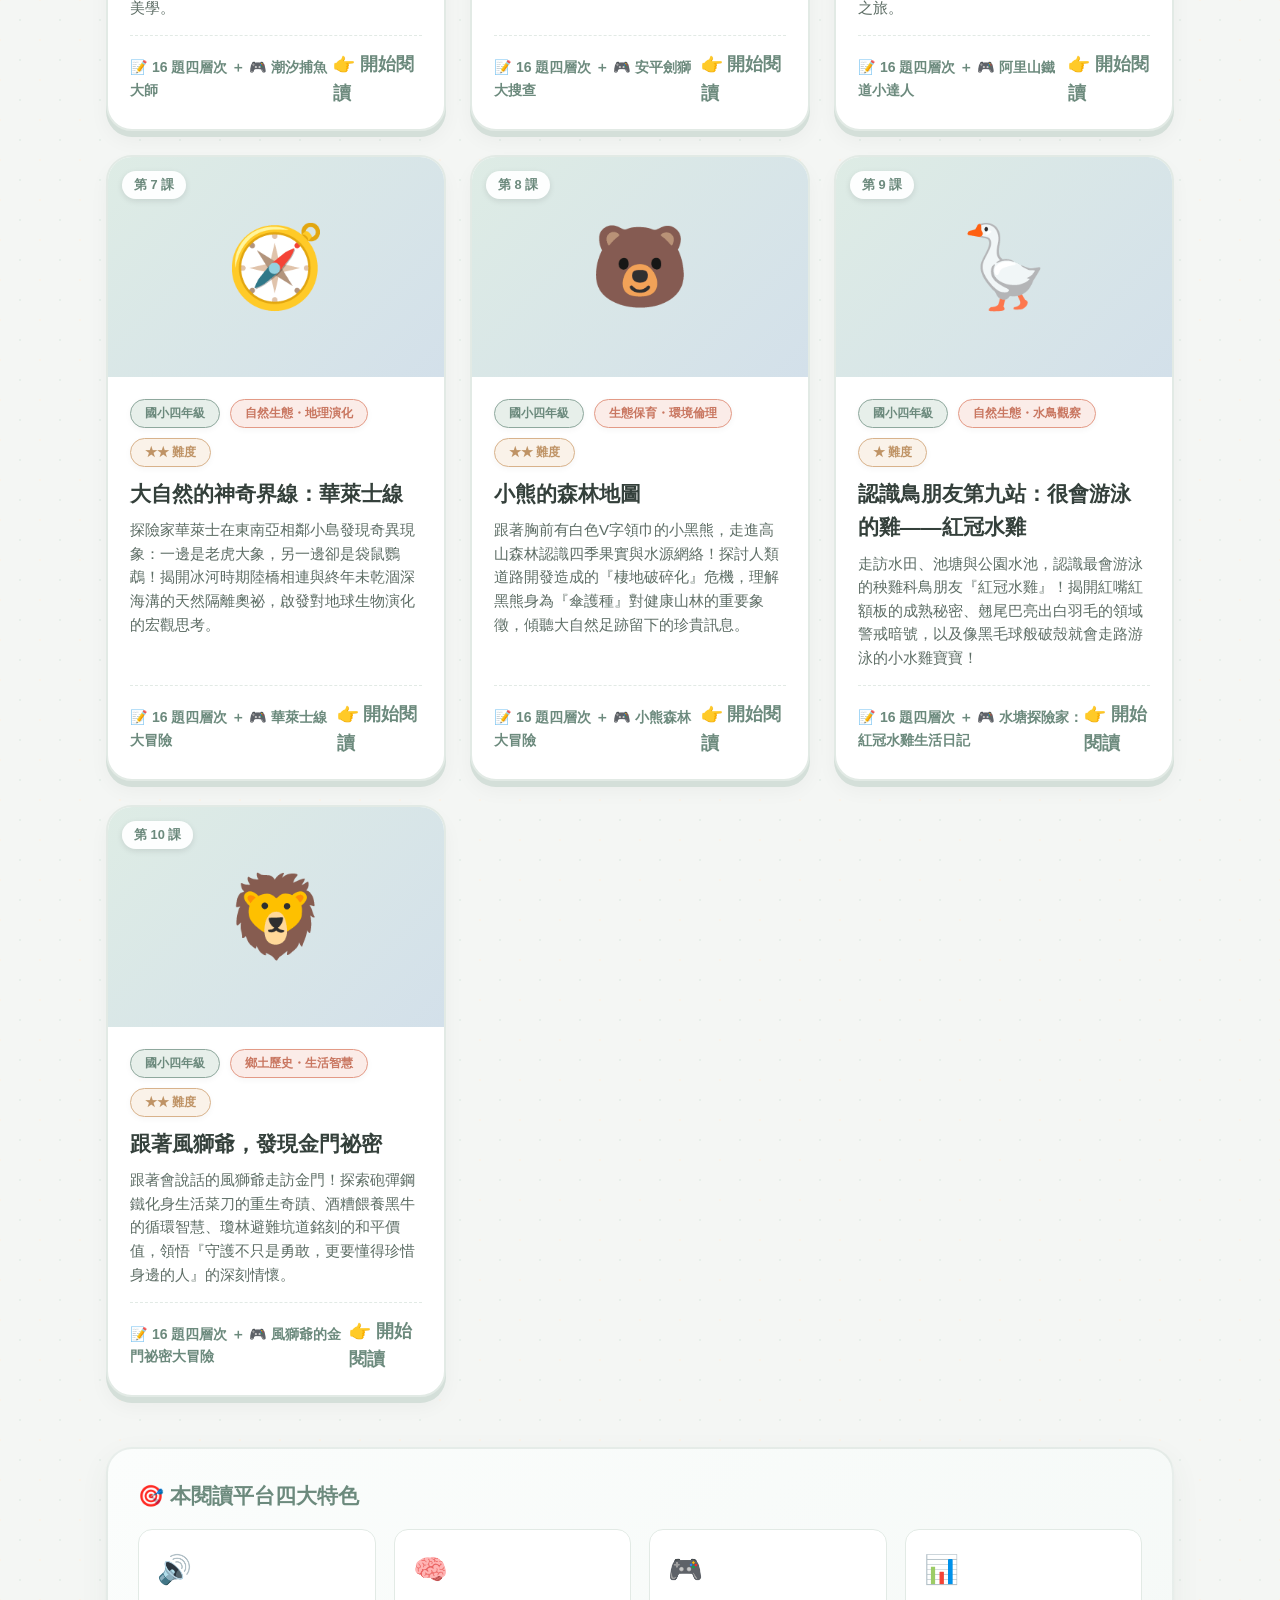
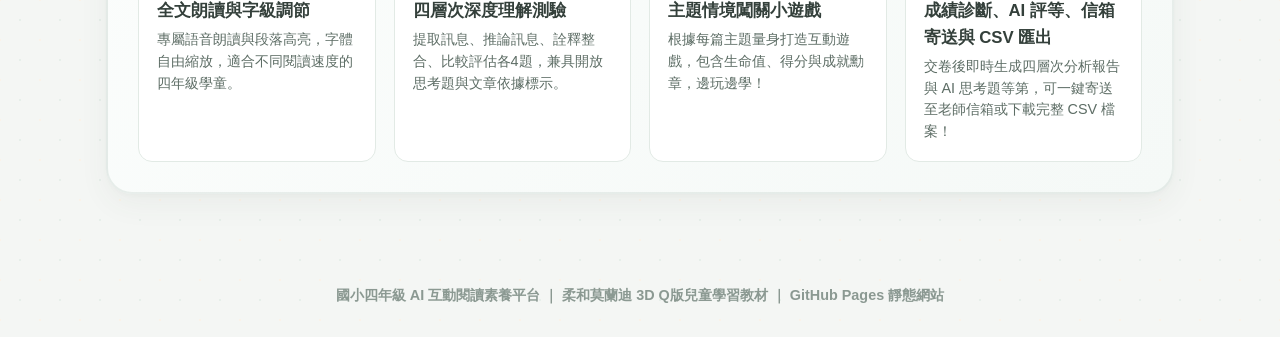
==== commit 9c37315d: "Add files via upload" ====
--- a/index.htm
+++ b/index.htm
@@ -60,7 +60,7 @@
           </p>
         </div>
         <span class="tag-badge tag-clay" id="total-lessons-badge" style="font-size: 0.95rem;">
-          已發佈 9 門課程
+          已發佈 10 門課程
         </span>
       </div>
 
@@ -287,6 +287,31 @@
             </div>
             <div class="course-card-footer">
               <span>📝 16 題四層次題庫 ＋ 🎮 水塘探險家小遊戲</span>
+              <span style="font-size: 1.1rem;">👉 開始閱讀</span>
+            </div>
+          </div>
+        </a>
+
+        <!-- 課程 10：跟著風獅爺，發現金門祕密 (index11.html) -->
+        <a href="index11.html" class="course-card-3d">
+          <div class="course-card-img-placeholder" style="background: linear-gradient(135deg, #FDF3E7 0%, #E8F1EC 100%);">
+            <span class="course-badge-floating">第 10 課・第93期</span>
+            🦁
+          </div>
+          <div class="course-card-body">
+            <div>
+              <div class="meta-tags-row" style="margin-bottom: 10px;">
+                <span class="tag-badge tag-sage" style="font-size:0.75rem;">國小四年級</span>
+                <span class="tag-badge tag-coral" style="font-size:0.75rem;">人文歷史</span>
+                <span class="tag-badge tag-clay" style="font-size:0.75rem;">★★ 難度</span>
+              </div>
+              <h3 class="course-title">跟著風獅爺，發現金門祕密</h3>
+              <p class="course-desc">
+                金門島上隨處可見的風獅爺，不僅造型奇趣，更是昔日抵禦強風沙害的守護神。從石雕風獅爺到砲彈鍛造的鋼刀，從軍事坑道到高粱酒糟養殖的黃牛，帶領孩子深度走讀金門島嶼的戰地風光與人文記憶！
+              </p>
+            </div>
+            <div class="course-card-footer">
+              <span>📝 16 題四層次題庫 ＋ 🎮 風獅爺的金門祕密大冒險</span>
               <span style="font-size: 1.1rem;">👉 開始閱讀</span>
             </div>
           </div>
--- a/style.css
+++ b/style.css
@@ -938,13 +938,18 @@
 }
 
 .course-card-img-placeholder {
-  height: 140px;
+  height: 220px;
   background: linear-gradient(135deg, #DEECE5 0%, #D3E0EA 100%);
   display: flex;
   align-items: center;
   justify-content: center;
-  font-size: 52px;
+  font-size: 80px;
   position: relative;
+  transition: all 0.3s ease;
+}
+
+.course-card-3d:hover .course-card-img-placeholder {
+  font-size: 88px;
 }
 
 .course-badge-floating {
@@ -991,6 +996,181 @@
   font-size: 0.88rem;
   font-weight: 700;
   color: var(--morandi-sage-dark);
+}
+
+/* 原始內容截圖展示區專用樣式（增大尺寸） */
+.original-docs-showcase {
+  background: linear-gradient(135deg, #F3F7F5 0%, #EAF0EC 100%);
+  border: 2px solid #D6E4DC;
+  border-radius: var(--radius-md);
+  padding: 24px;
+  margin: 24px 0 36px;
+  box-shadow: 0 6px 18px rgba(78, 93, 85, 0.08);
+}
+.original-docs-title {
+  font-size: 1.3rem;
+  font-weight: 800;
+  color: var(--morandi-sage-dark);
+  margin-bottom: 14px;
+  display: flex;
+  align-items: center;
+  gap: 10px;
+}
+.docs-gallery-grid {
+  display: grid;
+  grid-template-columns: repeat(auto-fit, minmax(360px, 1fr)) !important;
+  gap: 24px !important;
+  margin-top: 18px !important;
+}
+.doc-preview-card {
+  background: white;
+  border-radius: var(--radius-md) !important;
+  border: 2.5px solid #E2EAE5 !important;
+  padding: 16px !important;
+  text-align: center;
+  transition: all 0.3s ease;
+  box-shadow: 0 4px 12px rgba(0,0,0,0.06);
+  display: flex;
+  flex-direction: column;
+  justify-content: space-between;
+}
+.doc-preview-card:hover {
+  transform: translateY(-6px) scale(1.01);
+  border-color: var(--morandi-coral) !important;
+  box-shadow: 0 12px 24px rgba(0,0,0,0.12);
+}
+.doc-img-frame {
+  border-radius: 12px !important;
+  overflow: hidden;
+  border: 1.5px solid #ECECEC;
+  margin-bottom: 12px;
+  background: #F9F9F9;
+  cursor: zoom-in;
+  display: flex;
+  align-items: center;
+  justify-content: center;
+  min-height: 280px;
+}
+.doc-img-frame img {
+  width: 100% !important;
+  height: auto !important;
+  max-height: 580px;
+  object-fit: contain;
+  display: block;
+  transition: transform 0.35s ease;
+}
+.doc-img-frame:hover img {
+  transform: scale(1.03);
+}
+.doc-caption {
+  font-size: 1.05rem !important;
+  font-weight: 800 !important;
+  color: var(--text-primary);
+  margin: 8px 0 10px !important;
+  line-height: 1.4;
+}
+
+.q-chance-badge {
+  font-size: 0.8rem;
+  font-weight: 700;
+  padding: 3px 10px;
+  border-radius: var(--radius-full);
+  background: #F4F6F5;
+  color: #7A8B82;
+  border: 1px solid #DCE5E0;
+  margin-left: auto;
+  transition: all 0.3s ease;
+}
+
+.option-btn.locked {
+  cursor: not-allowed !important;
+}
+
+.option-btn.locked:not(.selected) {
+  opacity: 0.55;
+  filter: grayscale(15%);
+}
+
+/* 答錯即時小提示彈窗樣式 (5秒自動消失) */
+.quiz-hint-popup {
+  margin-top: 16px;
+  background: linear-gradient(135deg, #FFFDF8 0%, #FFF5EB 100%);
+  border: 2px dashed #E59866;
+  border-radius: var(--radius-sm);
+  padding: 16px 20px;
+  box-shadow: 0 6px 16px rgba(229, 152, 102, 0.16);
+  position: relative;
+  overflow: hidden;
+  animation: hintSlideDown 0.35s cubic-bezier(0.175, 0.885, 0.32, 1.275);
+}
+
+@keyframes hintSlideDown {
+  from {
+    opacity: 0;
+    transform: translateY(-10px) scale(0.98);
+  }
+  to {
+    opacity: 1;
+    transform: translateY(0) scale(1);
+  }
+}
+
+.hint-header {
+  display: flex;
+  justify-content: space-between;
+  align-items: center;
+  margin-bottom: 8px;
+}
+
+.hint-title {
+  font-size: 1.05rem;
+  font-weight: 800;
+  color: #B95C25;
+  display: flex;
+  align-items: center;
+  gap: 6px;
+}
+
+.hint-close-btn {
+  background: none;
+  border: none;
+  font-size: 1.2rem;
+  cursor: pointer;
+  color: #B95C25;
+  opacity: 0.7;
+  padding: 0 4px;
+  line-height: 1;
+  transition: opacity 0.2s;
+}
+
+.hint-close-btn:hover {
+  opacity: 1;
+}
+
+.hint-body {
+  font-size: 0.98rem;
+  color: #5A4A3E;
+  line-height: 1.6;
+  font-weight: 600;
+}
+
+.hint-timer-bar {
+  position: absolute;
+  bottom: 0;
+  left: 0;
+  height: 4px;
+  background: linear-gradient(90deg, #E59866, #E07A5F);
+  width: 100%;
+  animation: hintTimerCountdown 5s linear forwards;
+}
+
+@keyframes hintTimerCountdown {
+  from {
+    width: 100%;
+  }
+  to {
+    width: 0%;
+  }
 }
 
 /* 頁尾 */
